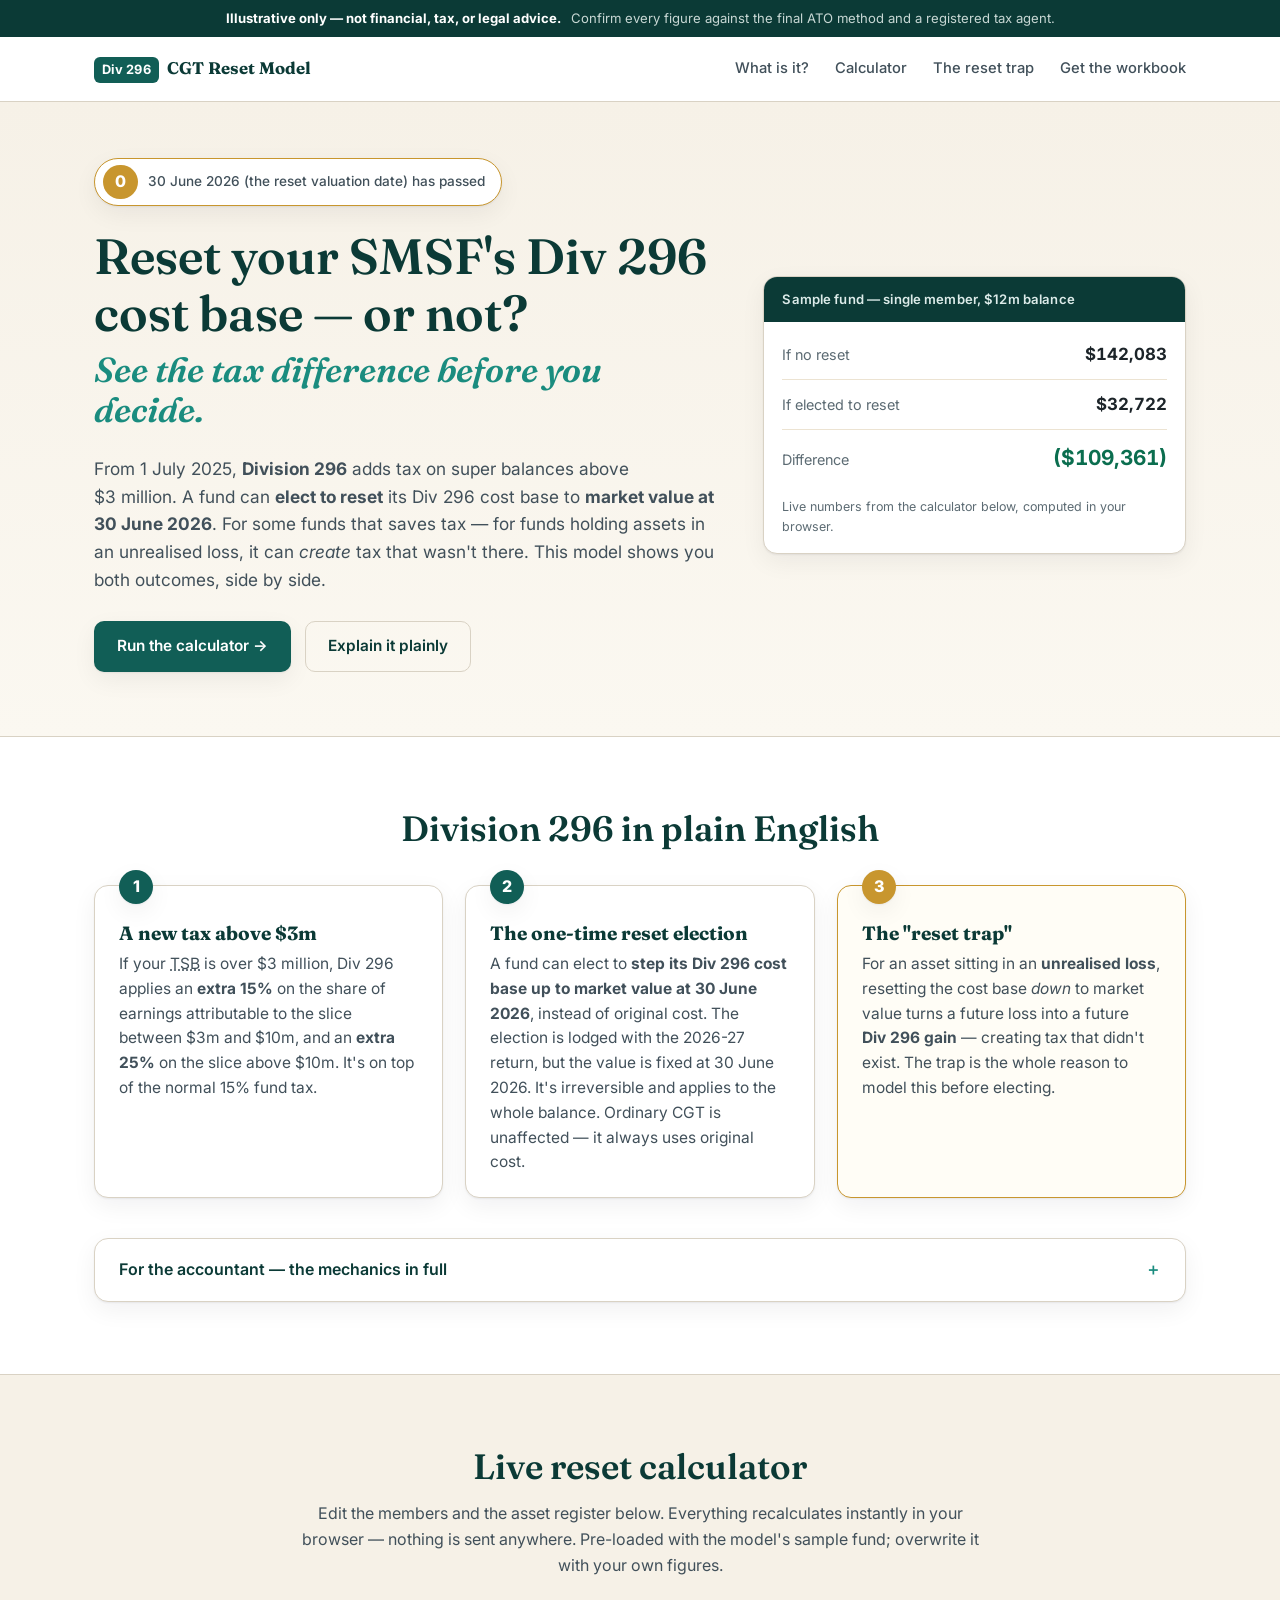
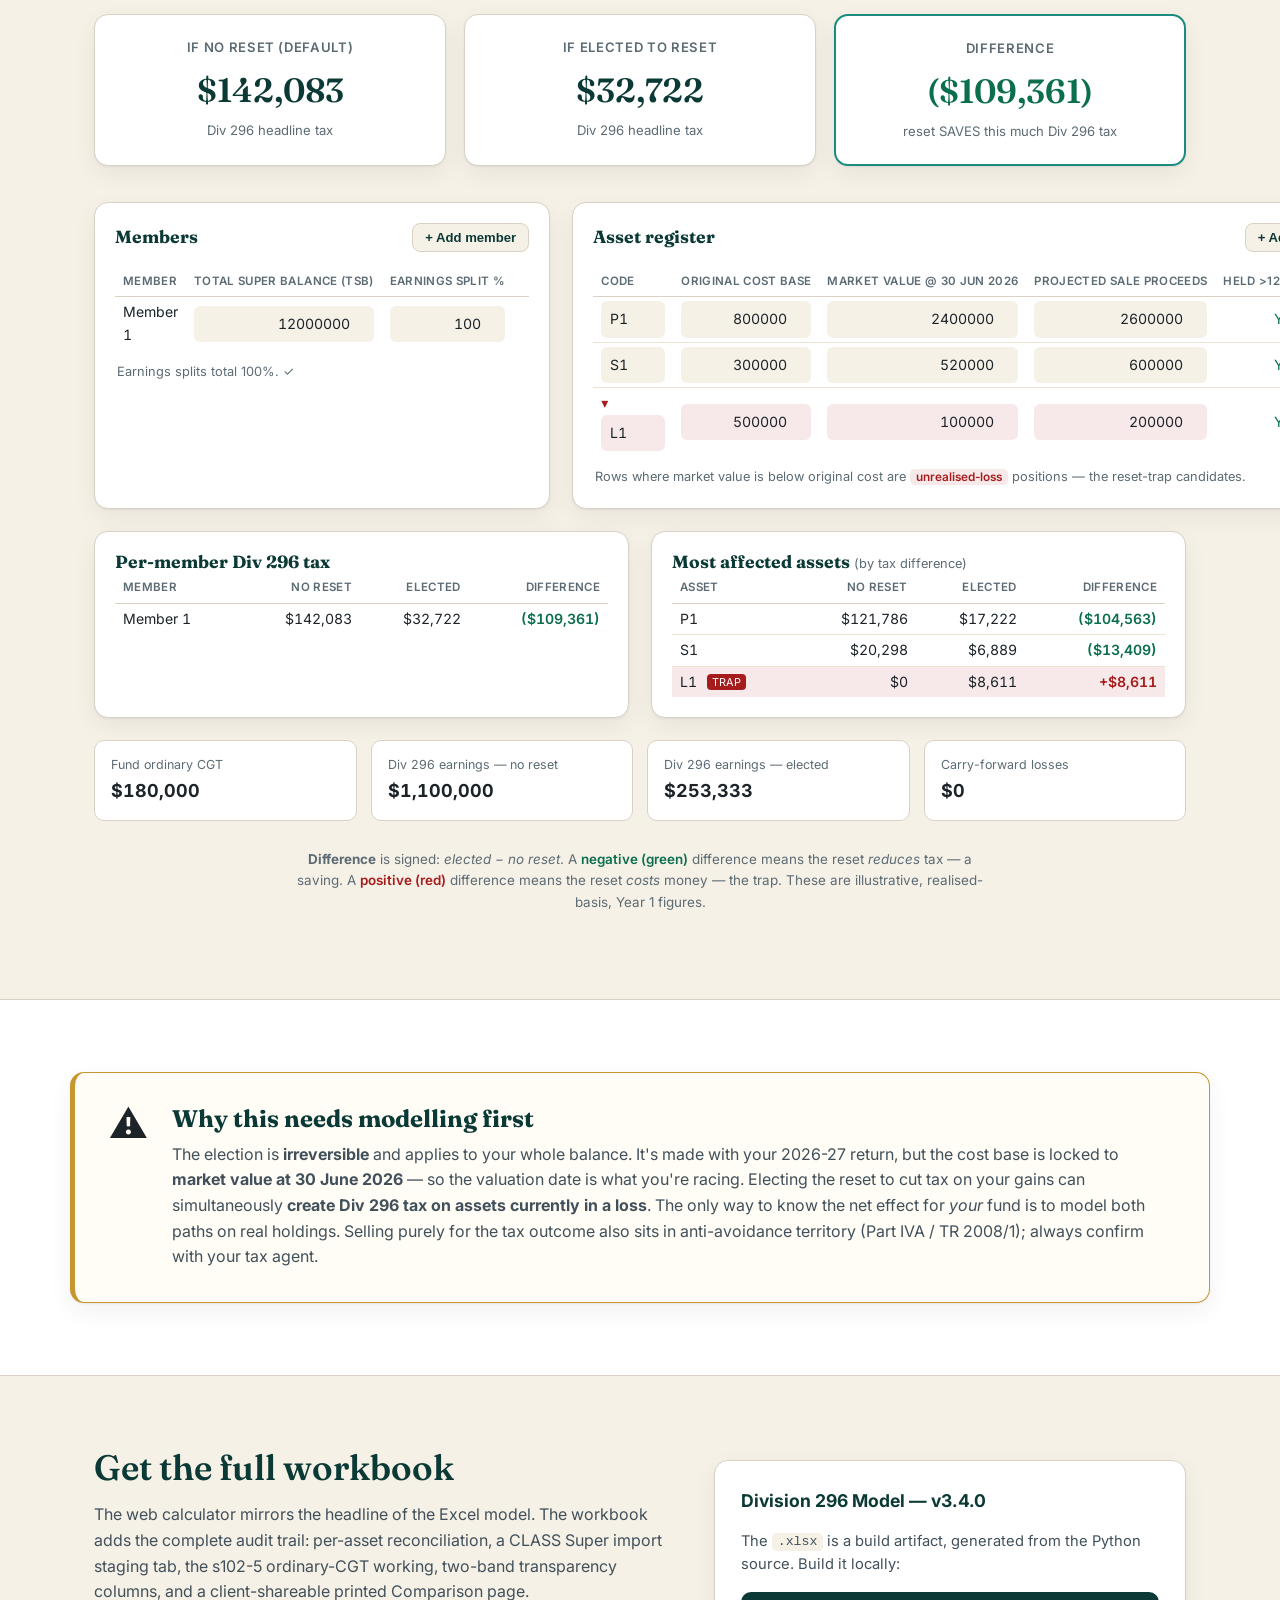
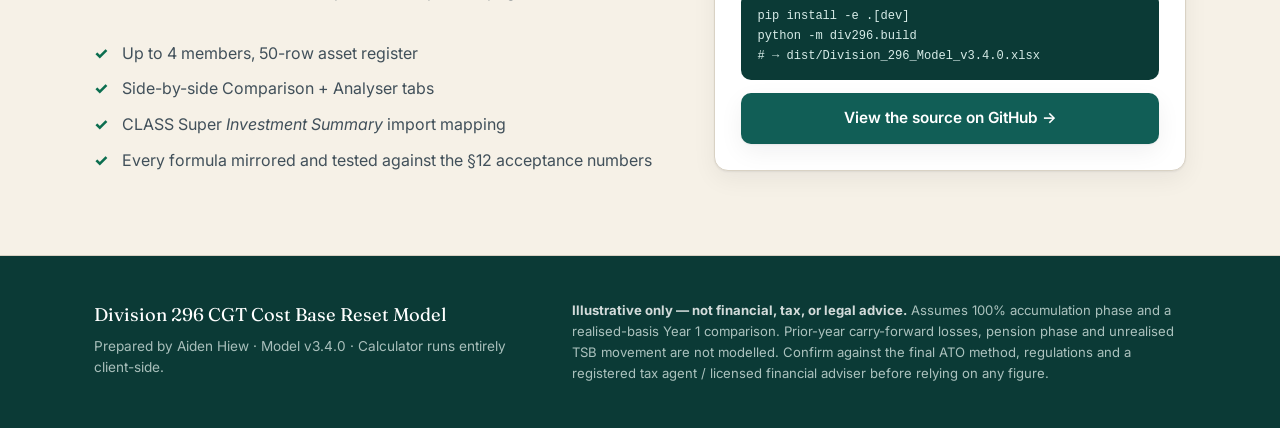
==== web/standalone/div296-reset-calculator.html @ 45dbc278 "Align all copy with valuation-date framing (not an election deadline) Remove the remaining "before 3" ====
<!DOCTYPE html>
<html lang="en-AU">
  <head>
    <meta charset="UTF-8" />
    <meta name="viewport" content="width=device-width, initial-scale=1.0" />
    <title>Division 296 CGT Reset — should your SMSF elect before 30 June 2026?</title>
    <meta
      name="description"
      content="Illustrative model for the Division 296 cost-base reset election. See, side by side, your SMSF's Div 296 tax if you reset the cost base to 30 June 2026 market value vs if you don't, before you lodge the election with your 2026-27 return."
    />
    <link rel="preconnect" href="https://fonts.googleapis.com" />
    <link rel="preconnect" href="https://fonts.gstatic.com" crossorigin />
    <link
      href="https://fonts.googleapis.com/css2?family=Inter:wght@400;500;600;700;800&family=Fraunces:opsz,wght@9..144,500;9..144,600&display=swap"
      rel="stylesheet"
    />
    <style>
/* Division 296 CGT Reset — site styles.
   Palette echoes the workbook: dark teal section titles, sand/slate/sage,
   gold accent, and the sign-colour convention (muted green saving / red cost). */

:root {
  --teal-900: #0b3a36;
  --teal-700: #115e56;
  --teal-500: #1a8c7f;
  --sand: #f6f1e7;
  --sand-deep: #ece3d2;
  --slate: #41505a;
  --ink: #1c2429;
  --muted: #5c6b73;
  --line: #d9d2c4;
  --gold: #c8962e;
  --green: #0b6e4f; /* saving — matches Analyser reset-impact convention */
  --red: #a61b1b; /* cost / trap */
  --green-bg: #e8f3ee;
  --red-bg: #f7e9e9;
  --white: #ffffff;
  --shadow: 0 1px 2px rgba(16, 24, 28, 0.06), 0 8px 24px rgba(16, 24, 28, 0.06);
  --radius: 14px;
  --maxw: 1140px;
}

* {
  box-sizing: border-box;
}

html {
  scroll-behavior: smooth;
}

body {
  margin: 0;
  font-family: "Inter", system-ui, -apple-system, Segoe UI, Roboto, sans-serif;
  color: var(--ink);
  background: var(--white);
  line-height: 1.6;
  -webkit-font-smoothing: antialiased;
}

.wrap {
  max-width: var(--maxw);
  margin: 0 auto;
  padding: 0 24px;
}

h1,
h2,
h3 {
  font-family: "Fraunces", Georgia, serif;
  line-height: 1.15;
  color: var(--teal-900);
  margin: 0 0 0.4em;
}

a {
  color: var(--teal-700);
  text-decoration: none;
}
a:hover {
  text-decoration: underline;
}

abbr {
  text-decoration-style: dotted;
  cursor: help;
}

code {
  font-family: ui-monospace, SFMono-Regular, Menlo, Consolas, monospace;
  font-size: 0.9em;
  background: var(--sand);
  padding: 0.1em 0.4em;
  border-radius: 5px;
}

/* ── Disclaimer bar ── */
.disclaimer-bar {
  background: var(--teal-900);
  color: #e9f3f0;
  font-size: 0.82rem;
  text-align: center;
  padding: 8px 16px;
}
.disclaimer-bar strong {
  color: var(--white);
}
.disclaimer-bar span {
  opacity: 0.85;
  margin-left: 6px;
}

/* ── Header ── */
.site-header {
  position: sticky;
  top: 0;
  z-index: 20;
  background: rgba(255, 255, 255, 0.92);
  backdrop-filter: blur(8px);
  border-bottom: 1px solid var(--line);
}
.header-inner {
  display: flex;
  align-items: center;
  justify-content: space-between;
  height: 64px;
}
.brand {
  display: flex;
  align-items: baseline;
  gap: 8px;
  color: var(--teal-900);
  font-weight: 700;
}
.brand:hover {
  text-decoration: none;
}
.brand-mark {
  background: var(--teal-700);
  color: var(--white);
  font-size: 0.8rem;
  padding: 3px 8px;
  border-radius: 6px;
  letter-spacing: 0.02em;
}
.brand-text {
  font-family: "Fraunces", serif;
  font-size: 1.05rem;
}
.nav {
  display: flex;
  gap: 26px;
  font-size: 0.92rem;
  font-weight: 500;
}
.nav a {
  color: var(--slate);
}
@media (max-width: 720px) {
  .nav {
    display: none;
  }
}

/* ── Hero ── */
.hero {
  background: linear-gradient(180deg, var(--sand) 0%, #fbf8f1 100%);
  border-bottom: 1px solid var(--line);
  padding: 56px 0 64px;
}
.hero-grid {
  display: grid;
  grid-template-columns: 1.25fr 0.85fr;
  gap: 48px;
  align-items: center;
}
@media (max-width: 880px) {
  .hero-grid {
    grid-template-columns: 1fr;
    gap: 32px;
  }
}
.countdown {
  display: inline-flex;
  align-items: center;
  gap: 10px;
  background: var(--white);
  border: 1px solid var(--gold);
  color: var(--slate);
  border-radius: 999px;
  padding: 6px 16px 6px 8px;
  font-size: 0.85rem;
  font-weight: 500;
  box-shadow: var(--shadow);
  margin-bottom: 22px;
}
.countdown-num {
  background: var(--gold);
  color: var(--white);
  font-weight: 800;
  font-size: 1rem;
  border-radius: 999px;
  padding: 4px 12px;
  min-width: 34px;
  text-align: center;
}
.hero-copy h1 {
  font-size: clamp(2rem, 4.4vw, 3.1rem);
  font-weight: 600;
  margin-bottom: 0.5em;
}
.hero-copy h1 em {
  display: block;
  color: var(--teal-500);
  font-style: italic;
  font-size: 0.7em;
  margin-top: 0.25em;
}
.lede {
  font-size: 1.08rem;
  color: var(--slate);
  max-width: 38em;
}
.hero-cta {
  display: flex;
  gap: 14px;
  margin-top: 28px;
  flex-wrap: wrap;
}

.btn {
  display: inline-block;
  font-weight: 600;
  font-size: 0.96rem;
  padding: 12px 22px;
  border-radius: 10px;
  border: 1.5px solid transparent;
  cursor: pointer;
  transition: transform 0.05s ease, box-shadow 0.15s ease, background 0.15s ease;
}
.btn:hover {
  text-decoration: none;
}
.btn:active {
  transform: translateY(1px);
}
.btn-primary {
  background: var(--teal-700);
  color: var(--white);
  box-shadow: var(--shadow);
}
.btn-primary:hover {
  background: var(--teal-900);
}
.btn-ghost {
  background: transparent;
  border-color: var(--line);
  color: var(--teal-900);
}
.btn-ghost:hover {
  border-color: var(--teal-500);
}
.btn-block {
  display: block;
  text-align: center;
  width: 100%;
}

/* Hero sample card */
.hero-card {
  background: var(--white);
  border: 1px solid var(--line);
  border-radius: var(--radius);
  box-shadow: var(--shadow);
  overflow: hidden;
}
.hero-card-head {
  background: var(--teal-900);
  color: #dcebe9;
  font-size: 0.82rem;
  font-weight: 600;
  padding: 12px 18px;
  letter-spacing: 0.01em;
}
.hero-card-rows {
  padding: 8px 18px;
}
.hero-row {
  display: flex;
  justify-content: space-between;
  align-items: baseline;
  padding: 11px 0;
  border-bottom: 1px solid var(--sand-deep);
}
.hero-row:last-child {
  border-bottom: 0;
}
.hero-row .k {
  color: var(--muted);
  font-size: 0.9rem;
}
.hero-row .v {
  font-weight: 700;
  font-variant-numeric: tabular-nums;
  font-size: 1.05rem;
}
.hero-row.headline .v {
  font-size: 1.3rem;
}
.hero-card-foot {
  font-size: 0.78rem;
  color: var(--muted);
  padding: 0 18px 16px;
  margin: 4px 0 0;
}

/* ── Sections ── */
.section {
  padding: 72px 0;
}
.section-alt {
  background: var(--sand);
  border-top: 1px solid var(--line);
  border-bottom: 1px solid var(--line);
}
.section-title {
  font-size: clamp(1.6rem, 3vw, 2.2rem);
  font-weight: 600;
  text-align: center;
}
.section-sub {
  text-align: center;
  color: var(--slate);
  max-width: 44em;
  margin: 0 auto 36px;
}

/* Explainer cards */
.explainer-grid {
  display: grid;
  grid-template-columns: repeat(3, 1fr);
  gap: 22px;
  margin-top: 36px;
}
@media (max-width: 820px) {
  .explainer-grid {
    grid-template-columns: 1fr;
  }
}
.card {
  position: relative;
  background: var(--white);
  border: 1px solid var(--line);
  border-radius: var(--radius);
  padding: 28px 24px 22px;
  box-shadow: var(--shadow);
}
.card-num {
  position: absolute;
  top: -16px;
  left: 24px;
  width: 34px;
  height: 34px;
  border-radius: 50%;
  background: var(--teal-700);
  color: var(--white);
  font-weight: 800;
  display: grid;
  place-items: center;
  box-shadow: var(--shadow);
}
.card h3 {
  margin-top: 8px;
  font-size: 1.2rem;
}
.card p {
  color: var(--slate);
  margin: 0;
  font-size: 0.97rem;
}
.card-warn {
  border-color: var(--gold);
  background: #fffdf6;
}
.card-warn .card-num {
  background: var(--gold);
}

.deep-dive {
  margin-top: 40px;
  background: var(--white);
  border: 1px solid var(--line);
  border-radius: var(--radius);
  box-shadow: var(--shadow);
  overflow: hidden;
}
.deep-dive summary {
  cursor: pointer;
  padding: 18px 24px;
  font-weight: 600;
  color: var(--teal-900);
  list-style: none;
}
.deep-dive summary::after {
  content: "＋";
  float: right;
  color: var(--teal-500);
  font-weight: 700;
}
.deep-dive[open] summary::after {
  content: "－";
}
.deep-dive-body {
  padding: 0 24px 20px;
  border-top: 1px solid var(--sand-deep);
}
.deep-dive-body ul {
  margin: 16px 0 0;
  padding-left: 20px;
  color: var(--slate);
}
.deep-dive-body li {
  margin-bottom: 12px;
}

/* ── Calculator ── */
.result-cards {
  display: grid;
  grid-template-columns: repeat(3, 1fr);
  gap: 18px;
  margin: 8px 0 36px;
}
@media (max-width: 720px) {
  .result-cards {
    grid-template-columns: 1fr;
  }
}
.result-card {
  background: var(--white);
  border: 1px solid var(--line);
  border-radius: var(--radius);
  padding: 22px 24px;
  box-shadow: var(--shadow);
  text-align: center;
}
.result-card-diff {
  border-width: 2px;
  border-color: var(--teal-500);
}
.result-label {
  font-size: 0.82rem;
  font-weight: 600;
  text-transform: uppercase;
  letter-spacing: 0.05em;
  color: var(--muted);
}
.result-value {
  font-family: "Fraunces", serif;
  font-size: 2.1rem;
  font-weight: 600;
  color: var(--teal-900);
  margin: 6px 0 2px;
  font-variant-numeric: tabular-nums;
}
.result-note {
  font-size: 0.82rem;
  color: var(--muted);
}
.result-value.neg {
  color: var(--green);
}
.result-value.pos {
  color: var(--red);
}

.calc-grid,
.breakdown-grid {
  display: grid;
  grid-template-columns: 0.85fr 1.15fr;
  gap: 22px;
}
.breakdown-grid {
  grid-template-columns: 1fr 1fr;
  margin-top: 22px;
}
@media (max-width: 920px) {
  .calc-grid,
  .breakdown-grid {
    grid-template-columns: 1fr;
  }
}
.panel {
  background: var(--white);
  border: 1px solid var(--line);
  border-radius: var(--radius);
  padding: 20px;
  box-shadow: var(--shadow);
}
.panel h3 {
  font-size: 1.1rem;
  margin: 0;
}
.panel-head {
  display: flex;
  align-items: center;
  justify-content: space-between;
  margin-bottom: 14px;
}
.subtle {
  font-family: "Inter", sans-serif;
  font-weight: 400;
  font-size: 0.8rem;
  color: var(--muted);
}
.btn-mini {
  background: var(--sand);
  border: 1px solid var(--line);
  color: var(--teal-900);
  font-weight: 600;
  font-size: 0.82rem;
  padding: 6px 12px;
  border-radius: 8px;
  cursor: pointer;
}
.btn-mini:hover {
  background: var(--sand-deep);
}
.panel-hint {
  font-size: 0.8rem;
  color: var(--muted);
  margin: 12px 2px 0;
}

.table-scroll {
  overflow-x: auto;
}
.data-table {
  width: 100%;
  border-collapse: collapse;
  font-size: 0.88rem;
}
.data-table th {
  text-align: right;
  font-size: 0.72rem;
  text-transform: uppercase;
  letter-spacing: 0.03em;
  color: var(--muted);
  font-weight: 600;
  padding: 6px 8px;
  border-bottom: 1.5px solid var(--line);
  white-space: nowrap;
}
.data-table th:first-child {
  text-align: left;
}
.data-table td {
  padding: 4px 8px;
  border-bottom: 1px solid var(--sand-deep);
  text-align: right;
  font-variant-numeric: tabular-nums;
}
.data-table td:first-child {
  text-align: left;
}
.data-table tbody tr:last-child td {
  border-bottom: 0;
}
.data-table input[type="text"],
.data-table input[type="number"] {
  width: 100%;
  min-width: 72px;
  border: 1px solid transparent;
  background: var(--sand);
  border-radius: 6px;
  padding: 6px 8px;
  font: inherit;
  font-variant-numeric: tabular-nums;
  text-align: right;
  color: var(--ink);
}
.data-table input[type="text"] {
  text-align: left;
  min-width: 64px;
}
.data-table input:focus {
  outline: none;
  border-color: var(--teal-500);
  background: var(--white);
}
.data-table tr.loss-row input {
  background: var(--red-bg);
}
.data-table tr.loss-row td:first-child::before {
  content: "▾ ";
  color: var(--red);
}
.row-remove {
  background: none;
  border: none;
  color: var(--muted);
  cursor: pointer;
  font-size: 1.1rem;
  line-height: 1;
  padding: 2px 6px;
}
.row-remove:hover {
  color: var(--red);
}
.held-toggle {
  cursor: pointer;
  user-select: none;
}
.loss-chip {
  background: var(--red-bg);
  color: var(--red);
  border-radius: 5px;
  padding: 1px 6px;
  font-weight: 600;
  font-size: 0.92em;
}

/* per-member / impact tables — value colouring */
.val-neg {
  color: var(--green);
  font-weight: 600;
}
.val-pos {
  color: var(--red);
  font-weight: 600;
}
.trap-row td {
  background: var(--red-bg);
}
.trap-tag {
  font-size: 0.68rem;
  background: var(--red);
  color: var(--white);
  border-radius: 4px;
  padding: 1px 5px;
  margin-left: 6px;
  vertical-align: middle;
}

.fund-figures {
  display: grid;
  grid-template-columns: repeat(4, 1fr);
  gap: 14px;
  margin-top: 22px;
}
@media (max-width: 720px) {
  .fund-figures {
    grid-template-columns: 1fr 1fr;
  }
}
.fund-fig {
  background: var(--white);
  border: 1px solid var(--line);
  border-radius: 10px;
  padding: 14px 16px;
}
.fund-fig .k {
  font-size: 0.78rem;
  color: var(--muted);
}
.fund-fig .v {
  font-weight: 700;
  font-size: 1.12rem;
  font-variant-numeric: tabular-nums;
  margin-top: 2px;
}

.neg-inline {
  color: var(--green);
  font-weight: 600;
}
.pos-inline {
  color: var(--red);
  font-weight: 600;
}
.calc-foot {
  font-size: 0.84rem;
  color: var(--muted);
  margin-top: 28px;
  text-align: center;
  max-width: 52em;
  margin-left: auto;
  margin-right: auto;
}

/* ── Trap callout ── */
.trap-callout {
  display: grid;
  grid-template-columns: auto 1fr;
  gap: 24px;
  align-items: start;
  background: #fffdf6;
  border: 1px solid var(--gold);
  border-left: 5px solid var(--gold);
  border-radius: var(--radius);
  padding: 32px 34px;
  box-shadow: var(--shadow);
}
.trap-icon {
  font-size: 2.4rem;
  line-height: 1;
}
.trap-callout h2 {
  margin-top: 0;
}
.trap-callout p {
  color: var(--slate);
  margin: 0;
}

/* ── Download ── */
.download-grid {
  display: grid;
  grid-template-columns: 1.1fr 0.9fr;
  gap: 44px;
  align-items: center;
}
@media (max-width: 820px) {
  .download-grid {
    grid-template-columns: 1fr;
  }
}
.download-grid .section-title,
.download-grid .section-sub {
  text-align: left;
  margin-left: 0;
}
.feature-list {
  list-style: none;
  padding: 0;
  margin: 8px 0 0;
}
.feature-list li {
  padding-left: 28px;
  position: relative;
  margin-bottom: 10px;
  color: var(--slate);
}
.feature-list li::before {
  content: "✓";
  position: absolute;
  left: 0;
  color: var(--green);
  font-weight: 800;
}
.download-card {
  background: var(--white);
  border: 1px solid var(--line);
  border-radius: var(--radius);
  padding: 26px;
  box-shadow: var(--shadow);
}
.download-version {
  font-weight: 700;
  color: var(--teal-900);
  font-size: 1.1rem;
  margin-bottom: 10px;
}
.download-card p {
  font-size: 0.92rem;
  color: var(--slate);
}
.download-card pre {
  background: var(--teal-900);
  color: #d7ece8;
  padding: 14px 16px;
  border-radius: 10px;
  overflow-x: auto;
  font-size: 0.84rem;
  line-height: 1.5;
}
.download-card pre code {
  background: none;
  padding: 0;
  color: inherit;
}

/* ── Footer ── */
.site-footer {
  background: var(--teal-900);
  color: #cfe0dc;
  padding: 44px 0;
}
.footer-inner {
  display: grid;
  grid-template-columns: 1fr 1.4fr;
  gap: 40px;
}
@media (max-width: 760px) {
  .footer-inner {
    grid-template-columns: 1fr;
    gap: 20px;
  }
}
.footer-brand {
  font-family: "Fraunces", serif;
  font-size: 1.15rem;
  color: var(--white);
}
.footer-meta {
  font-size: 0.85rem;
  opacity: 0.8;
  margin: 6px 0 0;
}
.footer-disclaimer {
  font-size: 0.82rem;
  opacity: 0.82;
  margin: 0;
}
.footer-disclaimer strong {
  color: var(--white);
  opacity: 1;
}

</style>
  </head>
  <body>
    <!-- Persistent not-advice banner — mirrors the workbook's ILLUSTRATIVE header -->
    <div class="disclaimer-bar" role="note">
      <strong>Illustrative only — not financial, tax, or legal advice.</strong>
      <span>Confirm every figure against the final ATO method and a registered tax agent.</span>
    </div>

    <header class="site-header">
      <div class="wrap header-inner">
        <a class="brand" href="#top">
          <span class="brand-mark">Div&nbsp;296</span>
          <span class="brand-text">CGT Reset Model</span>
        </a>
        <nav class="nav">
          <a href="#explainer">What is it?</a>
          <a href="#calculator">Calculator</a>
          <a href="#trap">The reset trap</a>
          <a href="#download">Get the workbook</a>
        </nav>
      </div>
    </header>

    <main id="top">
      <!-- ───────────────────────── HERO ───────────────────────── -->
      <section class="hero">
        <div class="wrap hero-grid">
          <div class="hero-copy">
            <div class="countdown" id="countdown" aria-live="polite">
              <span class="countdown-num" id="countdown-days">—</span>
              <span class="countdown-label">days until 30 June 2026 (the reset valuation date)</span>
            </div>
            <h1>
              Reset your SMSF's Div&nbsp;296 cost base — or not?
              <em>See the tax difference before you decide.</em>
            </h1>
            <p class="lede">
              From 1 July 2025, <strong>Division 296</strong> adds tax on super balances above
              $3&nbsp;million. A fund can <strong>elect to reset</strong> its Div&nbsp;296 cost base
              to <strong>market value at 30 June 2026</strong>. For some funds that saves tax — for
              funds holding assets in an unrealised loss, it can <em>create</em> tax that wasn't
              there. This model shows you both outcomes, side by side.
            </p>
            <div class="hero-cta">
              <a class="btn btn-primary" href="#calculator">Run the calculator →</a>
              <a class="btn btn-ghost" href="#explainer">Explain it plainly</a>
            </div>
          </div>
          <aside class="hero-card" aria-label="Sample result">
            <div class="hero-card-head">Sample fund — single member, $12m balance</div>
            <div class="hero-card-rows" id="hero-sample">
              <!-- filled by app.js from the §12 sample register -->
            </div>
            <p class="hero-card-foot">
              Live numbers from the calculator below, computed in your browser.
            </p>
          </aside>
        </div>
      </section>

      <!-- ─────────────────────── EXPLAINER ─────────────────────── -->
      <section id="explainer" class="section">
        <div class="wrap">
          <h2 class="section-title">Division 296 in plain English</h2>
          <div class="explainer-grid">
            <article class="card">
              <div class="card-num">1</div>
              <h3>A new tax above $3m</h3>
              <p>
                If your <abbr title="Total Superannuation Balance">TSB</abbr> is over
                $3&nbsp;million, Div&nbsp;296 applies an <strong>extra 15%</strong> on the share of
                earnings attributable to the slice between $3m and $10m, and an
                <strong>extra 25%</strong> on the slice above $10m. It's on top of the normal 15%
                fund tax.
              </p>
            </article>
            <article class="card">
              <div class="card-num">2</div>
              <h3>The one-time reset election</h3>
              <p>
                A fund can elect to <strong>step its Div&nbsp;296 cost base up to market value at
                30 June 2026</strong>, instead of original cost. The election is lodged with the
                2026-27 return, but the value is fixed at 30 June 2026. It's irreversible and applies
                to the whole balance. Ordinary CGT is unaffected — it always uses original cost.
              </p>
            </article>
            <article class="card card-warn">
              <div class="card-num">3</div>
              <h3>The "reset trap"</h3>
              <p>
                For an asset sitting in an <strong>unrealised loss</strong>, resetting the cost base
                <em>down</em> to market value turns a future loss into a future
                <strong>Div&nbsp;296 gain</strong> — creating tax that didn't exist. The trap is the
                whole reason to model this before electing.
              </p>
            </article>
          </div>

          <details class="deep-dive">
            <summary>For the accountant — the mechanics in full</summary>
            <div class="deep-dive-body">
              <ul>
                <li>
                  <strong>Two-band tax.</strong> A member's tax =
                  <code>earnings × split × (band1 × 15% + band2 × 25%)</code>, where
                  <code>band1</code> is the proportion of TSB in the $3m–$10m slice and
                  <code>band2</code> the proportion above $10m. The $10m / +25% tier is enacted law
                  and always applies.
                </li>
                <li>
                  <strong>Intra-year netting (s102-5).</strong> Capital gains and losses net within
                  the income year at the fund level, for both ordinary CGT and Div&nbsp;296. Div&nbsp;296
                  fund earnings = <code>MAX(0, Σ adjusted gains)</code> — floored at zero.
                </li>
                <li>
                  <strong>1/3 CGT discount.</strong> Applies to assets held &gt; 12 months, to gains
                  only (never losses), on both the ordinary and Div&nbsp;296 sides.
                </li>
                <li>
                  <strong>Per-asset allocation.</strong> Each asset's Div&nbsp;296 tax is its share of
                  the headline, pro-rata by positive adjusted gain. Loss assets bear $0 — even when
                  they reduce the headline at fund level.
                </li>
                <li>
                  <strong>Not modelled:</strong> prior-year carry-forward losses, pension phase
                  (assumes 100% accumulation), and unrealised TSB movement under the no-reset path
                  (compares realised vs realised). See the workbook's Notes tab.
                </li>
              </ul>
            </div>
          </details>
        </div>
      </section>

      <!-- ─────────────────────── CALCULATOR ─────────────────────── -->
      <section id="calculator" class="section section-alt">
        <div class="wrap">
          <h2 class="section-title">Live reset calculator</h2>
          <p class="section-sub">
            Edit the members and the asset register below. Everything recalculates instantly in
            your browser — nothing is sent anywhere. Pre-loaded with the model's sample fund;
            overwrite it with your own figures.
          </p>

          <!-- Headline result cards -->
          <div class="result-cards" id="result-cards" aria-live="polite">
            <div class="result-card">
              <div class="result-label">If no reset (default)</div>
              <div class="result-value" id="rc-noreset">—</div>
              <div class="result-note">Div 296 headline tax</div>
            </div>
            <div class="result-card">
              <div class="result-label">If elected to reset</div>
              <div class="result-value" id="rc-elected">—</div>
              <div class="result-note">Div 296 headline tax</div>
            </div>
            <div class="result-card result-card-diff">
              <div class="result-label">Difference</div>
              <div class="result-value" id="rc-diff">—</div>
              <div class="result-note" id="rc-diff-note">elected − no reset</div>
            </div>
          </div>

          <div class="calc-grid">
            <!-- Members -->
            <div class="panel">
              <div class="panel-head">
                <h3>Members</h3>
                <button class="btn-mini" id="add-member" type="button">+ Add member</button>
              </div>
              <div class="table-scroll">
                <table class="data-table" id="members-table">
                  <thead>
                    <tr>
                      <th>Member</th>
                      <th>Total super balance (TSB)</th>
                      <th>Earnings split %</th>
                      <th aria-label="remove"></th>
                    </tr>
                  </thead>
                  <tbody id="members-body"></tbody>
                </table>
              </div>
              <p class="panel-hint" id="split-hint"></p>
            </div>

            <!-- Assets -->
            <div class="panel">
              <div class="panel-head">
                <h3>Asset register</h3>
                <button class="btn-mini" id="add-asset" type="button">+ Add asset</button>
              </div>
              <div class="table-scroll">
                <table class="data-table data-table-assets" id="assets-table">
                  <thead>
                    <tr>
                      <th>Code</th>
                      <th>Original cost base</th>
                      <th>Market value @ 30 Jun 2026</th>
                      <th>Projected sale proceeds</th>
                      <th title="Held more than 12 months — eligible for the 1/3 CGT discount">
                        Held&nbsp;&gt;12m?
                      </th>
                      <th aria-label="remove"></th>
                    </tr>
                  </thead>
                  <tbody id="assets-body"></tbody>
                </table>
              </div>
              <p class="panel-hint">
                Rows where market value is below original cost are
                <span class="loss-chip">unrealised-loss</span> positions — the reset-trap candidates.
              </p>
            </div>
          </div>

          <!-- Breakdown: per-member + most-affected assets -->
          <div class="breakdown-grid">
            <div class="panel">
              <h3>Per-member Div 296 tax</h3>
              <div class="table-scroll">
                <table class="data-table" id="permember-table">
                  <thead>
                    <tr>
                      <th>Member</th>
                      <th>No reset</th>
                      <th>Elected</th>
                      <th>Difference</th>
                    </tr>
                  </thead>
                  <tbody id="permember-body"></tbody>
                </table>
              </div>
            </div>
            <div class="panel">
              <h3>Most affected assets <span class="subtle">(by tax difference)</span></h3>
              <div class="table-scroll">
                <table class="data-table" id="asset-impact-table">
                  <thead>
                    <tr>
                      <th>Asset</th>
                      <th>No reset</th>
                      <th>Elected</th>
                      <th>Difference</th>
                    </tr>
                  </thead>
                  <tbody id="asset-impact-body"></tbody>
                </table>
              </div>
            </div>
          </div>

          <!-- Supporting fund-level figures -->
          <div class="fund-figures" id="fund-figures"></div>

          <p class="calc-foot">
            <strong>Difference</strong> is signed: <em>elected − no&nbsp;reset</em>. A
            <span class="neg-inline">negative (green)</span> difference means the reset
            <em>reduces</em> tax — a saving. A <span class="pos-inline">positive (red)</span>
            difference means the reset <em>costs</em> money — the trap. These are illustrative,
            realised-basis, Year&nbsp;1 figures.
          </p>
        </div>
      </section>

      <!-- ─────────────────────── TRAP CALLOUT ─────────────────────── -->
      <section id="trap" class="section">
        <div class="wrap trap-callout">
          <div class="trap-icon" aria-hidden="true">⚠</div>
          <div>
            <h2>Why this needs modelling first</h2>
            <p>
              The election is <strong>irreversible</strong> and applies to your whole balance. It's
              made with your 2026-27 return, but the cost base is locked to <strong>market value at
              30 June 2026</strong> — so the valuation date is what you're racing. Electing the reset
              to cut tax on your gains can simultaneously
              <strong>create Div&nbsp;296 tax on assets currently in a loss</strong>. The only way to
              know the net effect for <em>your</em> fund is to model both paths on real holdings.
              Selling purely for the tax outcome also sits in anti-avoidance territory
              (Part&nbsp;IVA / TR&nbsp;2008/1); always confirm with your tax agent.
            </p>
          </div>
        </div>
      </section>

      <!-- ─────────────────────── DOWNLOAD ─────────────────────── -->
      <section id="download" class="section section-alt">
        <div class="wrap download-grid">
          <div>
            <h2 class="section-title">Get the full workbook</h2>
            <p class="section-sub">
              The web calculator mirrors the headline of the Excel model. The workbook adds the
              complete audit trail: per-asset reconciliation, a CLASS Super import staging tab, the
              s102-5 ordinary-CGT working, two-band transparency columns, and a client-shareable
              printed Comparison page.
            </p>
            <ul class="feature-list">
              <li>Up to 4 members, 50-row asset register</li>
              <li>Side-by-side Comparison + Analyser tabs</li>
              <li>CLASS Super <em>Investment Summary</em> import mapping</li>
              <li>Every formula mirrored and tested against the §12 acceptance numbers</li>
            </ul>
          </div>
          <aside class="download-card">
            <div class="download-version" id="download-version">Division 296 Model — v3.4.0</div>
            <p>
              The <code>.xlsx</code> is a build artifact, generated from the Python source. Build it
              locally:
            </p>
            <pre><code>pip install -e .[dev]
python -m div296.build
# → dist/Division_296_Model_v3.4.0.xlsx</code></pre>
            <a
              class="btn btn-primary btn-block"
              href="https://github.com/aidenhiew/div296_cgt_reset"
              >View the source on GitHub →</a
            >
          </aside>
        </div>
      </section>
    </main>

    <footer class="site-footer">
      <div class="wrap footer-inner">
        <div>
          <div class="footer-brand">Division 296 CGT Cost Base Reset Model</div>
          <p class="footer-meta">
            Prepared by Aiden Hiew · Model <span id="footer-version">v3.4.0</span> ·
            Calculator runs entirely client-side.
          </p>
        </div>
        <p class="footer-disclaimer">
          <strong>Illustrative only — not financial, tax, or legal advice.</strong> Assumes 100%
          accumulation phase and a realised-basis Year&nbsp;1 comparison. Prior-year carry-forward
          losses, pension phase and unrealised TSB movement are not modelled. Confirm against the
          final ATO method, regulations and a registered tax agent / licensed financial adviser
          before relying on any figure.
        </p>
      </div>
    </footer>

    <script>
// ==== calcs.js (engine) ====
/*
 * calcs.js — browser port of src/div296/calcs.py
 *
 * Pure functions, no DOM. This is a 1:1 mirror of the Python calc engine so
 * the website reproduces the exact §12 acceptance numbers the Excel workbook
 * and pytest suite assert. If calcs.py changes, change this in lockstep — the
 * Python module remains the source of truth (see README "Locked design
 * decisions"). tests/parity.test.js (run under node) pins the §12 numbers.
 *
 * Locked decisions mirrored here (see CONTEXT.md glossary + calcs.py docstring):
 *  - Ordinary CGT at fund level per s102-5 (losses to non-discount gains first,
 *    then 1/3 discount on remaining long-held portion).
 *  - Div 296 fund earnings = MAX(0, sum of adjusted gains) — intra-year netting,
 *    floored at zero.
 *  - Per-asset Div 296 tax = pro-rata of the member-attributed headline,
 *    positive-gain assets only (loss assets bear $0).
 *  - Pension phase NOT modelled (100% accumulation, 15% fund CGT rate).
 */

// ---- Assumptions: single source of truth (mirror of assumptions.py) ----
const ASSUMPTIONS = Object.freeze({
  rate_tier1: 0.15, // $3m–$10m band
  rate_tier2: 0.25, // above $10m
  threshold_1: 3_000_000,
  threshold_2: 10_000_000,
  indexation_increment_1: 150_000,
  indexation_increment_2: 500_000,
  discount_rate: 1.0 / 3.0, // 1/3 SMSF CGT discount
  fund_cgt_rate: 0.15,
  asset_register_rows: 50,
  member_count: 4,
});

/**
 * @typedef {Object} Asset
 * @property {string} code
 * @property {string} name
 * @property {number} quantity
 * @property {number} original_cost_base
 * @property {number} current_market_value
 * @property {number} market_value_30jun2026
 * @property {string} valuation_source
 * @property {number} projected_sale_proceeds
 * @property {boolean} held_over_12_months
 */

/**
 * @typedef {Object} Member
 * @property {number} tsb
 * @property {number} split_pct   0.0–1.0
 */

// ---- per-asset gain calculations -----------------------------------------

function applyDiscount(rawGain, asset, discountRate) {
  // Discount applies to gains only, never to losses; iff held > 12 months.
  if (rawGain <= 0) return rawGain;
  if (asset.held_over_12_months) return rawGain * (1 - discountRate);
  return rawGain;
}

function ordinaryRawGain(asset) {
  return asset.projected_sale_proceeds - asset.original_cost_base;
}

function ordinaryTaxableGain(asset, discountRate) {
  return applyDiscount(ordinaryRawGain(asset), asset, discountRate);
}

function div296CostBase(asset, resetOn) {
  return resetOn ? asset.market_value_30jun2026 : asset.original_cost_base;
}

function div296RawGain(asset, resetOn) {
  return asset.projected_sale_proceeds - div296CostBase(asset, resetOn);
}

function div296AdjustedGain(asset, resetOn, discountRate) {
  return applyDiscount(div296RawGain(asset, resetOn), asset, discountRate);
}

// ---- per-asset ordinary CGT — STANDALONE DIAGNOSTIC VIEW ONLY ------------

function ordinaryCgt(asset, discountRate, fundCgtRate) {
  return Math.max(0, ordinaryTaxableGain(asset, discountRate)) * fundCgtRate;
}

function carryForwardLoss(asset) {
  return Math.max(0, -ordinaryRawGain(asset));
}

// ---- fund-level ordinary CGT (s102-5 method statement) ------------------

function ordinaryCgtFund(assets, discountRate, fundCgtRate) {
  const discountGains = assets
    .filter((a) => a.held_over_12_months)
    .reduce((s, a) => s + Math.max(0, ordinaryRawGain(a)), 0);
  const nondiscountGains = assets
    .filter((a) => !a.held_over_12_months)
    .reduce((s, a) => s + Math.max(0, ordinaryRawGain(a)), 0);
  const grossLosses = assets.reduce(
    (s, a) => s + Math.max(0, -ordinaryRawGain(a)),
    0
  );

  // Apply losses to non-discount gains first (taxpayer-favourable).
  const ndAfter = Math.max(0, nondiscountGains - grossLosses);
  const lossesRemaining = Math.max(0, grossLosses - nondiscountGains);
  const dAfter = Math.max(0, discountGains - lossesRemaining);

  const netTaxable = ndAfter + dAfter * (1 - discountRate);
  return netTaxable * fundCgtRate;
}

function carryForwardLossFund(assets) {
  const grossGains = assets.reduce(
    (s, a) => s + Math.max(0, ordinaryRawGain(a)),
    0
  );
  const grossLosses = assets.reduce(
    (s, a) => s + Math.max(0, -ordinaryRawGain(a)),
    0
  );
  return Math.max(0, grossLosses - grossGains);
}

// ---- Div 296 fund earnings (intra-year netting, fund-level floor) --------

function div296FundEarnings(assets, resetOn, discountRate) {
  return Math.max(
    0,
    assets.reduce((s, a) => s + div296AdjustedGain(a, resetOn, discountRate), 0)
  );
}

// ---- per-member Div 296 tax ---------------------------------------------

function div296TaxForMember(
  earnings,
  member,
  threshold1,
  threshold2,
  rateTier1,
  rateTier2
) {
  const e = earnings * member.split_pct;
  if (e <= 0 || member.tsb <= 0) return 0;
  const band1 =
    Math.max(0, Math.min(member.tsb, threshold2) - threshold1) / member.tsb;
  const band2 = Math.max(0, member.tsb - threshold2) / member.tsb;
  return e * band1 * rateTier1 + e * band2 * rateTier2;
}

function div296HeadlineTax(
  assets,
  members,
  resetOn,
  discountRate,
  threshold1,
  threshold2,
  rateTier1,
  rateTier2
) {
  const earnings = div296FundEarnings(assets, resetOn, discountRate);
  return members.reduce(
    (s, m) =>
      s +
      div296TaxForMember(
        earnings,
        m,
        threshold1,
        threshold2,
        rateTier1,
        rateTier2
      ),
    0
  );
}

// ---- per-asset Div 296 tax — pro-rata of headline -----------------------

function perAssetDiv296Tax(
  asset,
  allAssets,
  headlineTax,
  resetOn,
  discountRate
) {
  const myGain = Math.max(0, div296AdjustedGain(asset, resetOn, discountRate));
  const total = allAssets.reduce(
    (s, a) => s + Math.max(0, div296AdjustedGain(a, resetOn, discountRate)),
    0
  );
  if (total <= 0) return 0;
  return (myGain / total) * headlineTax;
}

// ---- per-member band helpers (for transparency display) -----------------

function memberBands(member, threshold1, threshold2) {
  if (member.tsb <= 0) return { band1: 0, band2: 0 };
  const band1 =
    Math.max(0, Math.min(member.tsb, threshold2) - threshold1) / member.tsb;
  const band2 = Math.max(0, member.tsb - threshold2) / member.tsb;
  return { band1, band2 };
}

// ---- §12 canonical sample register (mirror of tests/test_calcs.py) ------

const SAMPLE_REGISTER = [
  {
    code: "P1",
    name: "Commercial property",
    quantity: 1,
    original_cost_base: 800_000,
    current_market_value: 2_400_000,
    market_value_30jun2026: 2_400_000,
    valuation_source: "Independent val, 30/06/26",
    projected_sale_proceeds: 2_600_000,
    held_over_12_months: true,
  },
  {
    code: "S1",
    name: "Listed shares parcel",
    quantity: 5_000,
    original_cost_base: 300_000,
    current_market_value: 520_000,
    market_value_30jun2026: 520_000,
    valuation_source: "ASX close 30/06/26",
    projected_sale_proceeds: 600_000,
    held_over_12_months: true,
  },
  {
    code: "L1",
    name: "Loss-making holding",
    quantity: 2_000,
    original_cost_base: 500_000,
    current_market_value: 100_000,
    market_value_30jun2026: 100_000,
    valuation_source: "Independent val, 30/06/26",
    projected_sale_proceeds: 200_000,
    held_over_12_months: true,
  },
];

const SAMPLE_MEMBERS = [{ tsb: 12_000_000, split_pct: 1.0 }];

/**
 * Compute the full comparison both ways. Returns the headline figures plus
 * per-member and per-asset breakdowns for both scenarios. Difference is signed
 * (elected − no-reset) per the CONTEXT.md glossary convention.
 */
function computeComparison(assets, members, a = ASSUMPTIONS) {
  const scenario = (resetOn) => {
    const earnings = div296FundEarnings(assets, resetOn, a.discount_rate);
    const headline = div296HeadlineTax(
      assets,
      members,
      resetOn,
      a.discount_rate,
      a.threshold_1,
      a.threshold_2,
      a.rate_tier1,
      a.rate_tier2
    );
    const ordCgt = ordinaryCgtFund(assets, a.discount_rate, a.fund_cgt_rate);
    const perMember = members.map((m) => ({
      member: m,
      tax: div296TaxForMember(
        earnings,
        m,
        a.threshold_1,
        a.threshold_2,
        a.rate_tier1,
        a.rate_tier2
      ),
      ...memberBands(m, a.threshold_1, a.threshold_2),
    }));
    const perAsset = assets.map((as) => ({
      asset: as,
      adjustedGain: div296AdjustedGain(as, resetOn, a.discount_rate),
      tax: perAssetDiv296Tax(as, assets, headline, resetOn, a.discount_rate),
    }));
    return { earnings, headline, ordCgt, perMember, perAsset };
  };

  const noReset = scenario(false);
  const elected = scenario(true);

  // Per-asset signed difference (elected − no-reset) for the "top affected" panel.
  const perAssetDiff = assets.map((as, i) => ({
    asset: as,
    noResetTax: noReset.perAsset[i].tax,
    electedTax: elected.perAsset[i].tax,
    difference: elected.perAsset[i].tax - noReset.perAsset[i].tax,
    // "reset trap": an asset in unrealised loss whose reset CREATES a Div 296 gain
    trap:
      as.current_market_value < as.original_cost_base &&
      elected.perAsset[i].adjustedGain > 0,
  }));

  return {
    assumptions: a,
    noReset,
    elected,
    perAssetDiff,
    headlineDifference: elected.headline - noReset.headline,
    carryForward: carryForwardLossFund(assets),
  };
}


// ==== app.js (ui) ====
/*
 * app.js — UI for the Division 296 reset calculator.
 * State -> render. All calc lives in calcs.js (the verified engine).
 */

// ── config ──
// 30 Jun 2026 is the reset VALUATION date (market value used for the reset
// cost base), not the election deadline — the election is made with the
// 2026-27 return. The countdown just marks days to this valuation date.
const VALUATION_DATE = new Date("2026-06-30T23:59:59+10:00"); // AEST
const VERSION = "v3.4.0";

// ── editable state (deep copies of the sample so the originals stay pristine) ──
const state = {
  members: SAMPLE_MEMBERS.map((m) => ({ ...m })),
  assets: SAMPLE_REGISTER.map((a) => ({ ...a })),
};

// ── formatting helpers ──
const fmtMoney = (n) =>
  (n < 0 ? "(" : "") +
  "$" +
  Math.abs(Math.round(n)).toLocaleString("en-AU") +
  (n < 0 ? ")" : "");

const fmtSigned = (n) => (n > 0 ? "+" : "") + fmtMoney(n);

const fmtPct = (n) => (n * 100).toFixed(n * 100 % 1 === 0 ? 0 : 1) + "%";

const signClass = (n) => (n < 0 ? "neg" : n > 0 ? "pos" : "");
const valSignClass = (n) => (n < -0.5 ? "val-neg" : n > 0.5 ? "val-pos" : "");

const el = (id) => document.getElementById(id);

// ─────────────────────────── countdown ───────────────────────────
function renderCountdown() {
  const now = new Date();
  const ms = VALUATION_DATE - now;
  const days = Math.max(0, Math.ceil(ms / 86_400_000));
  const node = el("countdown-days");
  if (ms <= 0) {
    node.textContent = "0";
    el("countdown").querySelector(".countdown-label").textContent =
      "30 June 2026 (the reset valuation date) has passed";
  } else {
    node.textContent = days;
  }
}

// ─────────────────────────── input builders ───────────────────────────
function numInput(value, onInput, attrs = "") {
  const inp = document.createElement("input");
  inp.type = "number";
  inp.value = value;
  inp.setAttribute("inputmode", "decimal");
  if (attrs) inp.setAttribute(...attrs.split("="));
  inp.addEventListener("input", (e) => {
    onInput(parseFloat(e.target.value) || 0);
    render();
  });
  return inp;
}

function textInput(value, onInput) {
  const inp = document.createElement("input");
  inp.type = "text";
  inp.value = value;
  inp.addEventListener("input", (e) => {
    onInput(e.target.value);
  });
  return inp;
}

function removeBtn(onClick) {
  const b = document.createElement("button");
  b.className = "row-remove";
  b.type = "button";
  b.title = "Remove row";
  b.textContent = "×";
  b.addEventListener("click", () => {
    onClick();
    render();
  });
  return b;
}

function cell(child) {
  const td = document.createElement("td");
  if (child instanceof Node) td.appendChild(child);
  else td.textContent = child;
  return td;
}

// ─────────────────────────── members table ───────────────────────────
function renderMembers() {
  const body = el("members-body");
  body.innerHTML = "";
  state.members.forEach((m, i) => {
    const tr = document.createElement("tr");
    tr.appendChild(cell(`Member ${i + 1}`));
    tr.appendChild(cell(numInput(m.tsb, (v) => (m.tsb = v))));
    tr.appendChild(
      cell(
        numInput(
          +(m.split_pct * 100).toFixed(4),
          (v) => (m.split_pct = v / 100)
        )
      )
    );
    tr.appendChild(
      cell(
        state.members.length > 1
          ? removeBtn(() => state.members.splice(i, 1))
          : ""
      )
    );
    body.appendChild(tr);
  });

  // split sanity hint
  const sum = state.members.reduce((s, m) => s + m.split_pct, 0);
  const hint = el("split-hint");
  if (Math.abs(sum - 1) > 0.005) {
    hint.innerHTML = `⚠ Earnings splits sum to <strong>${fmtPct(
      sum
    )}</strong> — they normally total 100%.`;
    hint.style.color = "var(--red)";
  } else {
    hint.textContent = "Earnings splits total 100%. ✓";
    hint.style.color = "var(--muted)";
  }
}

// ─────────────────────────── assets table ───────────────────────────
function renderAssets() {
  const body = el("assets-body");
  body.innerHTML = "";
  state.assets.forEach((a, i) => {
    const tr = document.createElement("tr");
    const isLoss = a.current_market_value < a.original_cost_base;
    if (isLoss) tr.classList.add("loss-row");

    tr.appendChild(cell(textInput(a.code, (v) => (a.code = v))));
    tr.appendChild(
      cell(numInput(a.original_cost_base, (v) => (a.original_cost_base = v)))
    );
    // MV @ 30 Jun drives both the reset cost base and the loss flag here.
    tr.appendChild(
      cell(
        numInput(a.market_value_30jun2026, (v) => {
          a.market_value_30jun2026 = v;
          a.current_market_value = v; // keep loss-flag in step with MV input
        })
      )
    );
    tr.appendChild(
      cell(
        numInput(
          a.projected_sale_proceeds,
          (v) => (a.projected_sale_proceeds = v)
        )
      )
    );

    // held > 12m toggle
    const toggle = document.createElement("span");
    toggle.className = "held-toggle";
    toggle.textContent = a.held_over_12_months ? "Yes" : "No";
    toggle.style.color = a.held_over_12_months ? "var(--green)" : "var(--muted)";
    toggle.addEventListener("click", () => {
      a.held_over_12_months = !a.held_over_12_months;
      render();
    });
    tr.appendChild(cell(toggle));

    tr.appendChild(
      cell(
        state.assets.length > 1
          ? removeBtn(() => state.assets.splice(i, 1))
          : ""
      )
    );
    body.appendChild(tr);
  });
}

// ─────────────────────────── results ───────────────────────────
function renderResults() {
  const cmp = computeComparison(state.assets, state.members, ASSUMPTIONS);

  // headline cards
  el("rc-noreset").textContent = fmtMoney(cmp.noReset.headline);
  el("rc-elected").textContent = fmtMoney(cmp.elected.headline);
  const diffNode = el("rc-diff");
  diffNode.textContent = fmtSigned(cmp.headlineDifference);
  diffNode.className = "result-value " + signClass(cmp.headlineDifference);
  el("rc-diff-note").textContent =
    cmp.headlineDifference < 0
      ? "reset SAVES this much Div 296 tax"
      : cmp.headlineDifference > 0
      ? "reset COSTS this much extra"
      : "no difference";

  // hero sample card (always shows the live numbers from current state)
  const hero = el("hero-sample");
  hero.innerHTML = `
    <div class="hero-row"><span class="k">If no reset</span><span class="v">${fmtMoney(
      cmp.noReset.headline
    )}</span></div>
    <div class="hero-row"><span class="k">If elected to reset</span><span class="v">${fmtMoney(
      cmp.elected.headline
    )}</span></div>
    <div class="hero-row headline"><span class="k">Difference</span><span class="v ${valSignClass(
      cmp.headlineDifference
    )}">${fmtSigned(cmp.headlineDifference)}</span></div>`;

  // per-member breakdown
  const pmBody = el("permember-body");
  pmBody.innerHTML = "";
  state.members.forEach((m, i) => {
    const no = cmp.noReset.perMember[i].tax;
    const el2 = cmp.elected.perMember[i].tax;
    const d = el2 - no;
    const tr = document.createElement("tr");
    tr.innerHTML = `<td>Member ${i + 1}</td>
      <td>${fmtMoney(no)}</td>
      <td>${fmtMoney(el2)}</td>
      <td class="${valSignClass(d)}">${fmtSigned(d)}</td>`;
    pmBody.appendChild(tr);
  });

  // most-affected assets (sorted by |difference| desc, top 10)
  const impactBody = el("asset-impact-body");
  impactBody.innerHTML = "";
  [...cmp.perAssetDiff]
    .sort((x, y) => Math.abs(y.difference) - Math.abs(x.difference))
    .slice(0, 10)
    .forEach((row) => {
      const tr = document.createElement("tr");
      if (row.trap) tr.classList.add("trap-row");
      const label =
        (row.asset.code || "—") +
        (row.trap ? ' <span class="trap-tag">TRAP</span>' : "");
      tr.innerHTML = `<td>${label}</td>
        <td>${fmtMoney(row.noResetTax)}</td>
        <td>${fmtMoney(row.electedTax)}</td>
        <td class="${valSignClass(row.difference)}">${fmtSigned(
        row.difference
      )}</td>`;
      impactBody.appendChild(tr);
    });

  // fund-level supporting figures
  el("fund-figures").innerHTML = `
    ${fundFig("Fund ordinary CGT", fmtMoney(cmp.noReset.ordCgt))}
    ${fundFig("Div 296 earnings — no reset", fmtMoney(cmp.noReset.earnings))}
    ${fundFig("Div 296 earnings — elected", fmtMoney(cmp.elected.earnings))}
    ${fundFig("Carry-forward losses", fmtMoney(cmp.carryForward))}`;
}

function fundFig(k, v) {
  return `<div class="fund-fig"><div class="k">${k}</div><div class="v">${v}</div></div>`;
}

// ─────────────────────────── orchestration ───────────────────────────
function render() {
  renderMembers();
  renderAssets();
  renderResults();
}

// ── static chrome ──
function initChrome() {
  renderCountdown();
  el("download-version").textContent = `Division 296 Model — ${VERSION}`;
  el("footer-version").textContent = VERSION;

  el("add-member").addEventListener("click", () => {
    state.members.push({ tsb: 0, split_pct: 0 });
    render();
  });
  el("add-asset").addEventListener("click", () => {
    state.assets.push({
      code: "NEW",
      name: "New asset",
      quantity: 1,
      original_cost_base: 0,
      current_market_value: 0,
      market_value_30jun2026: 0,
      valuation_source: "",
      projected_sale_proceeds: 0,
      held_over_12_months: true,
    });
    render();
  });
}

initChrome();
render();

</script>
  </body>
</html>
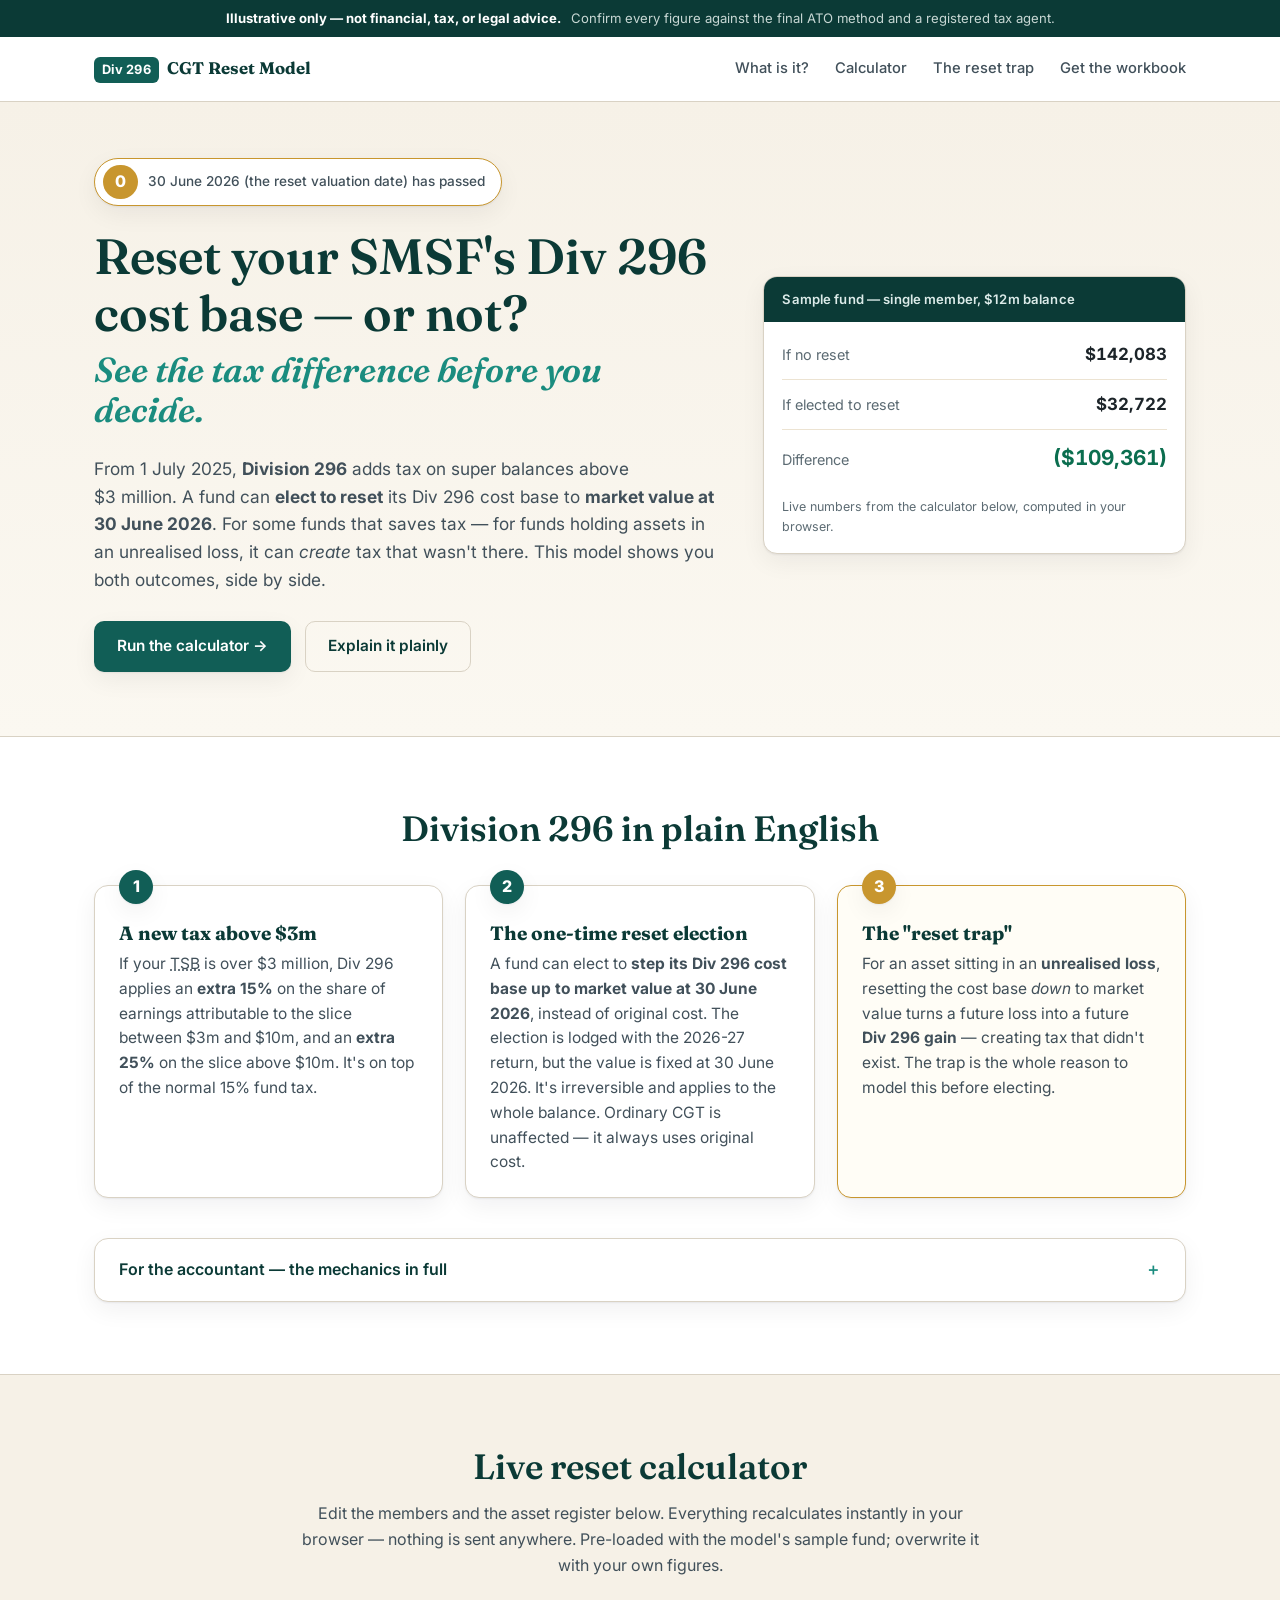
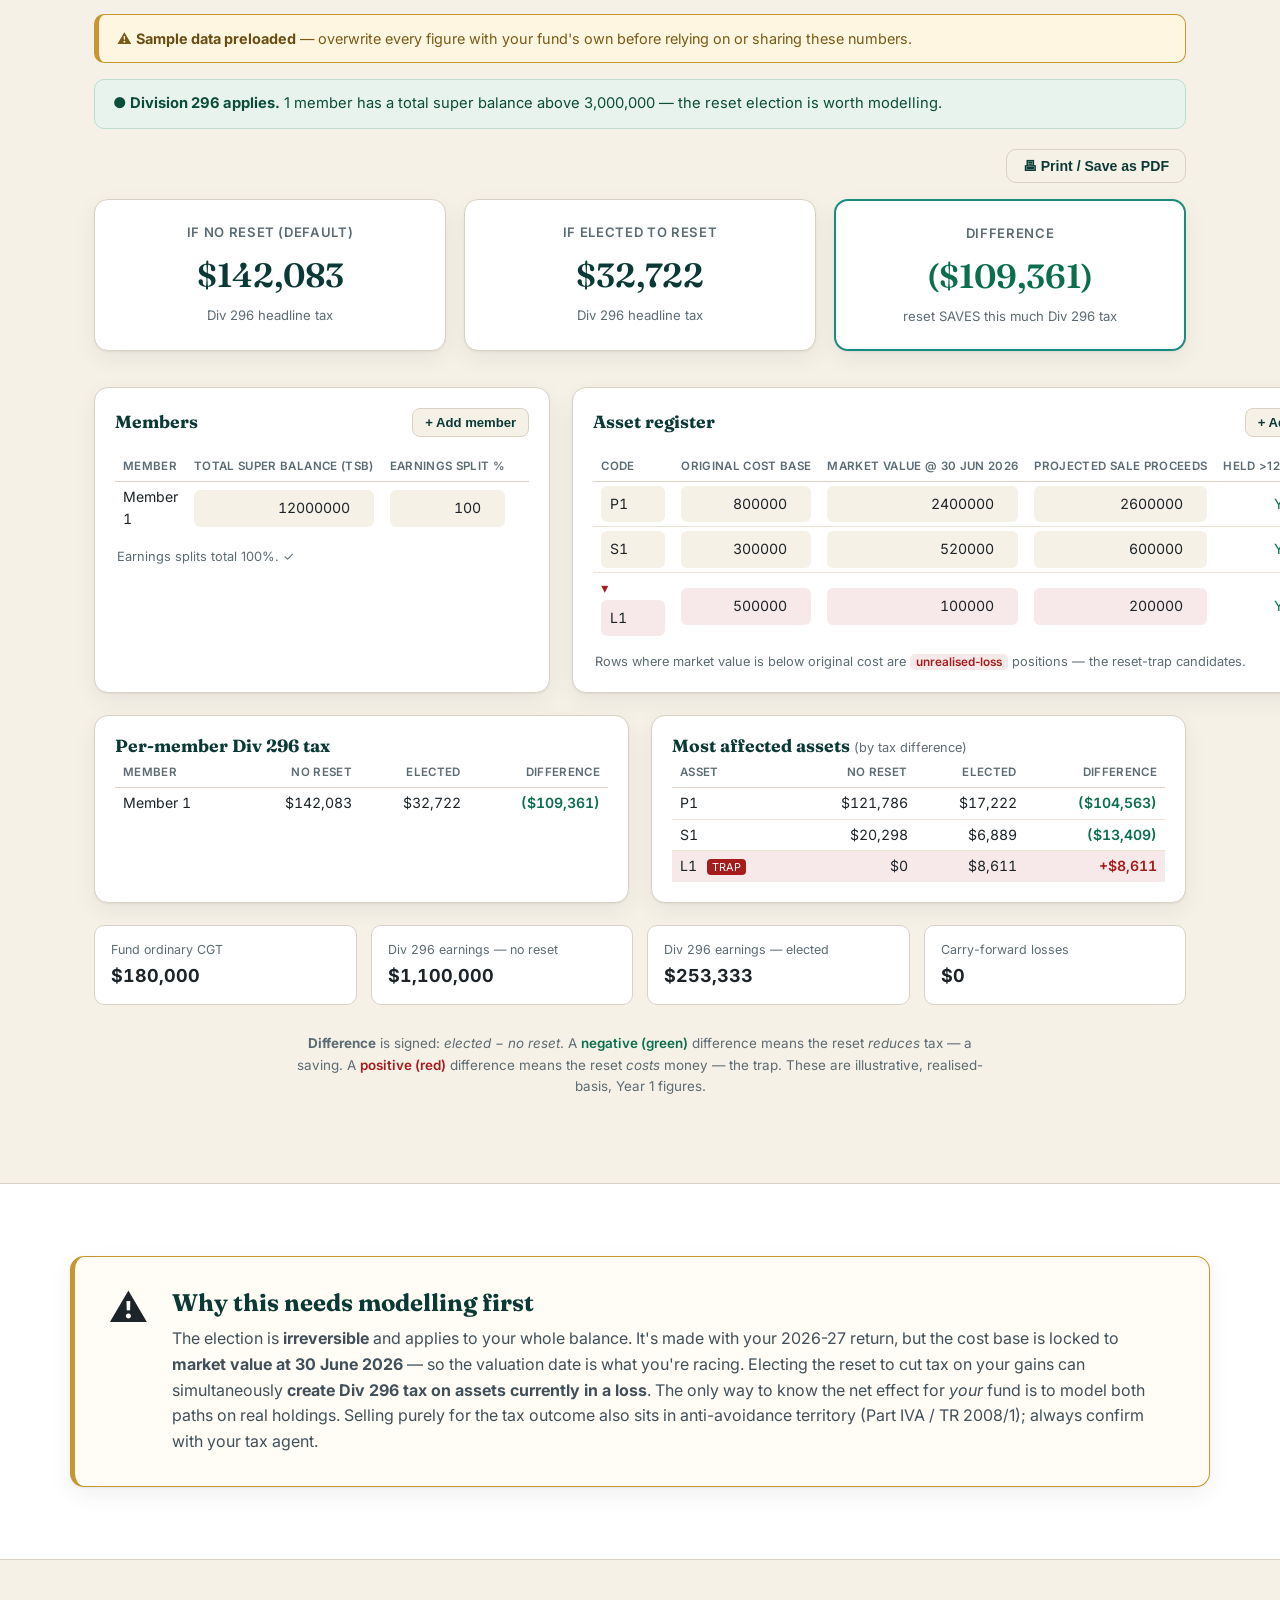
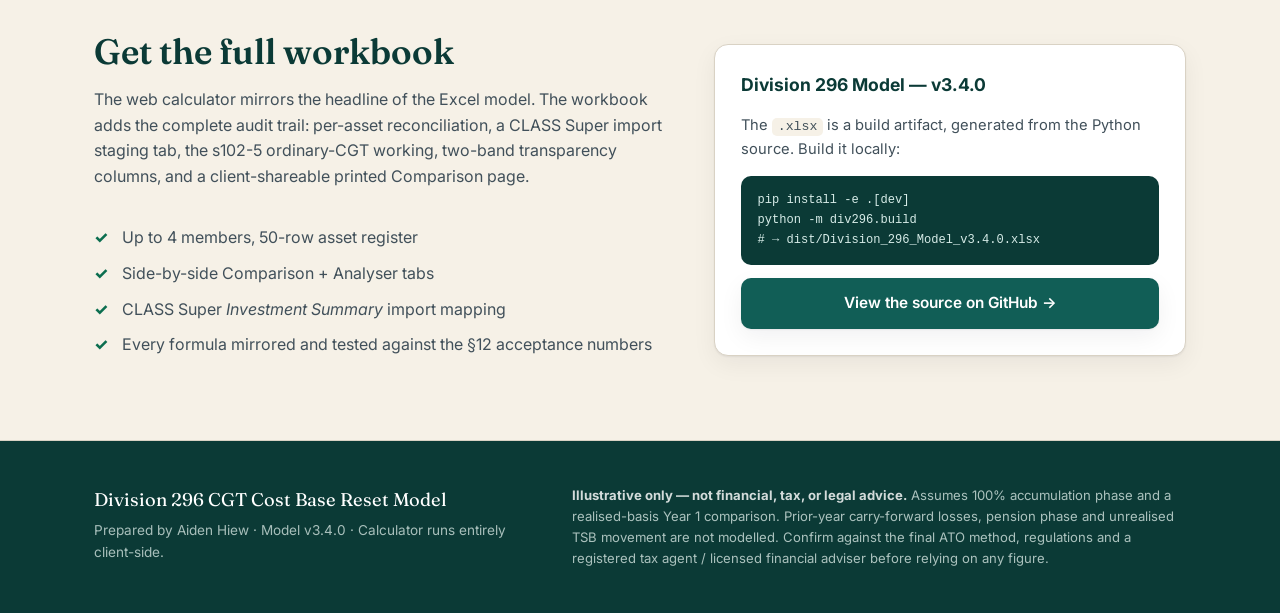
==== commit 376a8d80: "Calculator: applicability gate, sample-data badge, print tearsheet Three refinements that mirror the" ====
--- a/web/standalone/div296-reset-calculator.html
+++ b/web/standalone/div296-reset-calculator.html
@@ -3,7 +3,7 @@
   <head>
     <meta charset="UTF-8" />
     <meta name="viewport" content="width=device-width, initial-scale=1.0" />
-    <title>Division 296 CGT Reset — should your SMSF elect before 30 June 2026?</title>
+    <title>Division 296 CGT Reset — should your SMSF reset its cost base?</title>
     <meta
       name="description"
       content="Illustrative model for the Division 296 cost-base reset election. See, side by side, your SMSF's Div 296 tax if you reset the cost base to 30 June 2026 market value vs if you don't, before you lodge the election with your 2026-27 return."
@@ -422,7 +422,74 @@
   margin-bottom: 12px;
 }
 
-/* ── Calculator ── */
+/* ── Calculator: badge, gate, actions ── */
+.sample-badge {
+  background: #fff6e2;
+  border: 1px solid var(--gold);
+  border-left: 5px solid var(--gold);
+  border-radius: 10px;
+  padding: 12px 18px;
+  font-size: 0.9rem;
+  color: #7a5a14;
+  margin-bottom: 16px;
+}
+.sample-badge strong {
+  color: #6a4d10;
+}
+
+.applies-banner {
+  border-radius: 10px;
+  padding: 12px 18px;
+  font-size: 0.92rem;
+  margin-bottom: 20px;
+  display: none; /* shown by JS once it has a state */
+}
+.applies-banner.is-applies {
+  display: block;
+  background: var(--green-bg);
+  border: 1px solid #bcdfd1;
+  color: #0a4d39;
+}
+.applies-banner.is-clear {
+  display: block;
+  background: #eef4f8;
+  border: 1px solid #cfe0ea;
+  color: #2c5266;
+}
+.applies-banner strong {
+  font-weight: 700;
+}
+
+.calc-actions {
+  display: flex;
+  justify-content: flex-end;
+  margin-bottom: 16px;
+}
+.btn-sm {
+  padding: 8px 16px;
+  font-size: 0.88rem;
+}
+
+/* Print-only tearsheet header — hidden on screen */
+.print-only {
+  display: none;
+}
+.print-header h1 {
+  font-size: 1.4rem;
+  margin: 0 0 2px;
+}
+.print-header .ph-meta {
+  font-size: 0.85rem;
+  color: var(--slate);
+}
+.print-header .ph-illus {
+  margin-top: 8px;
+  font-weight: 700;
+  color: var(--red);
+  letter-spacing: 0.04em;
+  font-size: 0.8rem;
+}
+
 .result-cards {
   display: grid;
   grid-template-columns: repeat(3, 1fr);
@@ -813,6 +880,78 @@
 .footer-disclaimer strong {
   color: var(--white);
   opacity: 1;
+}
+
+/* ─────────────────────── Print tearsheet ───────────────────────
+   One clean page: just the calculator results + disclaimer. Everything
+   marked .no-print (chrome, inputs, explainer, hero, footer) drops away;
+   .print-only blocks (the tearsheet header) appear. */
+@media print {
+  @page {
+    size: A4 portrait;
+    margin: 14mm;
+  }
+  body {
+    background: #fff;
+  }
+  .disclaimer-bar,
+  .site-header,
+  .hero,
+  #explainer,
+  #trap,
+  #download,
+  .site-footer,
+  .calc-actions,
+  .panel-head .btn-mini,
+  .section-sub,
+  .calc-foot {
+    display: none !important;
+  }
+  /* Hide the editable input panels; keep only the computed output */
+  .calc-grid {
+    display: none !important;
+  }
+  .no-print {
+    display: none !important;
+  }
+  .print-only {
+    display: block;
+  }
+  .section,
+  .section-alt {
+    padding: 0 !important;
+    border: 0 !important;
+    background: #fff !important;
+  }
+  .wrap {
+    max-width: none;
+    padding: 0;
+  }
+  .section-title {
+    text-align: left;
+    font-size: 1.2rem;
+    margin: 14px 0 10px;
+  }
+  .result-cards {
+    margin: 6px 0 14px;
+    gap: 10px;
+  }
+  .result-card,
+  .panel,
+  .fund-fig {
+    box-shadow: none !important;
+    border: 1px solid #bbb !important;
+    break-inside: avoid;
+  }
+  .breakdown-grid {
+    break-inside: avoid;
+  }
+  .result-value {
+    font-size: 1.5rem;
+  }
+  a[href]::after {
+    content: "";
+  }
 }
 
 </style>
@@ -959,6 +1098,25 @@
             your browser — nothing is sent anywhere. Pre-loaded with the model's sample fund;
             overwrite it with your own figures.
           </p>
+
+          <!-- Sample-data warning (shown while seeded P1/S1/L1 / sample TSBs remain) -->
+          <div class="sample-badge" id="sample-badge" role="alert" hidden>
+            ⚠ <strong>Sample data preloaded</strong> — overwrite every figure with your fund's own
+            before relying on or sharing these numbers.
+          </div>
+
+          <!-- Div 296 applicability gate (mirrors the workbook TSB traffic-light) -->
+          <div class="applies-banner" id="applies-banner" aria-live="polite"></div>
+
+          <!-- Print-only tearsheet header (hidden on screen, shown when printing) -->
+          <div class="print-only print-header" id="print-header"></div>
+
+          <!-- Print / PDF action -->
+          <div class="calc-actions no-print">
+            <button class="btn btn-ghost btn-sm" id="print-btn" type="button">
+              🖶 Print / Save as PDF
+            </button>
+          </div>
 
           <!-- Headline result cards -->
           <div class="result-cards" id="result-cards" aria-live="polite">
@@ -1482,6 +1640,12 @@
 // cost base), not the election deadline — the election is made with the
 // 2026-27 return. The countdown just marks days to this valuation date.
 const VALUATION_DATE = new Date("2026-06-30T23:59:59+10:00"); // AEST
+
+// Seeded sample fingerprints (mirror of inputs.py sample-data detection):
+// the badge shows while any of these remain, so staff don't share a polished
+// tearsheet still built on Mr Sample's figures.
+const SAMPLE_CODES = new Set(["P1", "S1", "L1"]);
+const SAMPLE_TSBS = new Set([12_000_000, 3_500_000]);
 const VERSION = "v3.4.0";
 
 // ── editable state (deep copies of the sample so the originals stay pristine) ──
@@ -1736,11 +1900,60 @@
   return `<div class="fund-fig"><div class="k">${k}</div><div class="v">${v}</div></div>`;
 }
 
+// ── #2 sample-data badge ──
+function renderSampleBadge() {
+  const present =
+    state.assets.some((a) => SAMPLE_CODES.has((a.code || "").trim())) ||
+    state.members.some((m) => SAMPLE_TSBS.has(m.tsb));
+  el("sample-badge").hidden = !present;
+}
+
+// ── #1 Div 296 applicability gate ──
+function renderAppliesBanner() {
+  const t1 = ASSUMPTIONS.threshold_1;
+  const above = state.members.filter((m) => m.tsb > t1).length;
+  const banner = el("applies-banner");
+  if (above === 0) {
+    banner.className = "applies-banner is-clear";
+    banner.innerHTML = `✓ <strong>Division 296 doesn't apply to this fund.</strong> No member's
+      total super balance exceeds ${t1.toLocaleString("en-AU")}, so the Div 296 figures below
+      are $0 either way. The reset election makes no difference here.`;
+  } else {
+    banner.className = "applies-banner is-applies";
+    banner.innerHTML = `● <strong>Division 296 applies.</strong> ${above} member${
+      above > 1 ? "s have" : " has"
+    } a total super balance above ${t1.toLocaleString(
+      "en-AU"
+    )} — the reset election is worth modelling.`;
+  }
+}
+
+// ── #3 print tearsheet header ──
+function renderPrintHeader() {
+  const totalTsb = state.members.reduce((s, m) => s + m.tsb, 0);
+  const n = state.members.filter((m) => m.tsb > 0).length;
+  const when = new Date().toLocaleDateString("en-AU", {
+    day: "numeric",
+    month: "long",
+    year: "numeric",
+  });
+  el("print-header").innerHTML = `
+    <h1>Division 296 — reset comparison</h1>
+    <div class="ph-meta">
+      ${n} member${n === 1 ? "" : "s"} · total TSB ${fmtMoney(totalTsb)} ·
+      reset valuation date 30 June 2026 · prepared ${when}
+    </div>
+    <div class="ph-illus">ILLUSTRATIVE — NOT FINANCIAL, TAX OR LEGAL ADVICE</div>`;
+}
+
 // ─────────────────────────── orchestration ───────────────────────────
 function render() {
   renderMembers();
   renderAssets();
   renderResults();
+  renderSampleBadge();
+  renderAppliesBanner();
+  renderPrintHeader();
 }
 
 // ── static chrome ──
@@ -1753,6 +1966,8 @@
     state.members.push({ tsb: 0, split_pct: 0 });
     render();
   });
+  el("print-btn").addEventListener("click", () => window.print());
+
   el("add-asset").addEventListener("click", () => {
     state.assets.push({
       code: "NEW",
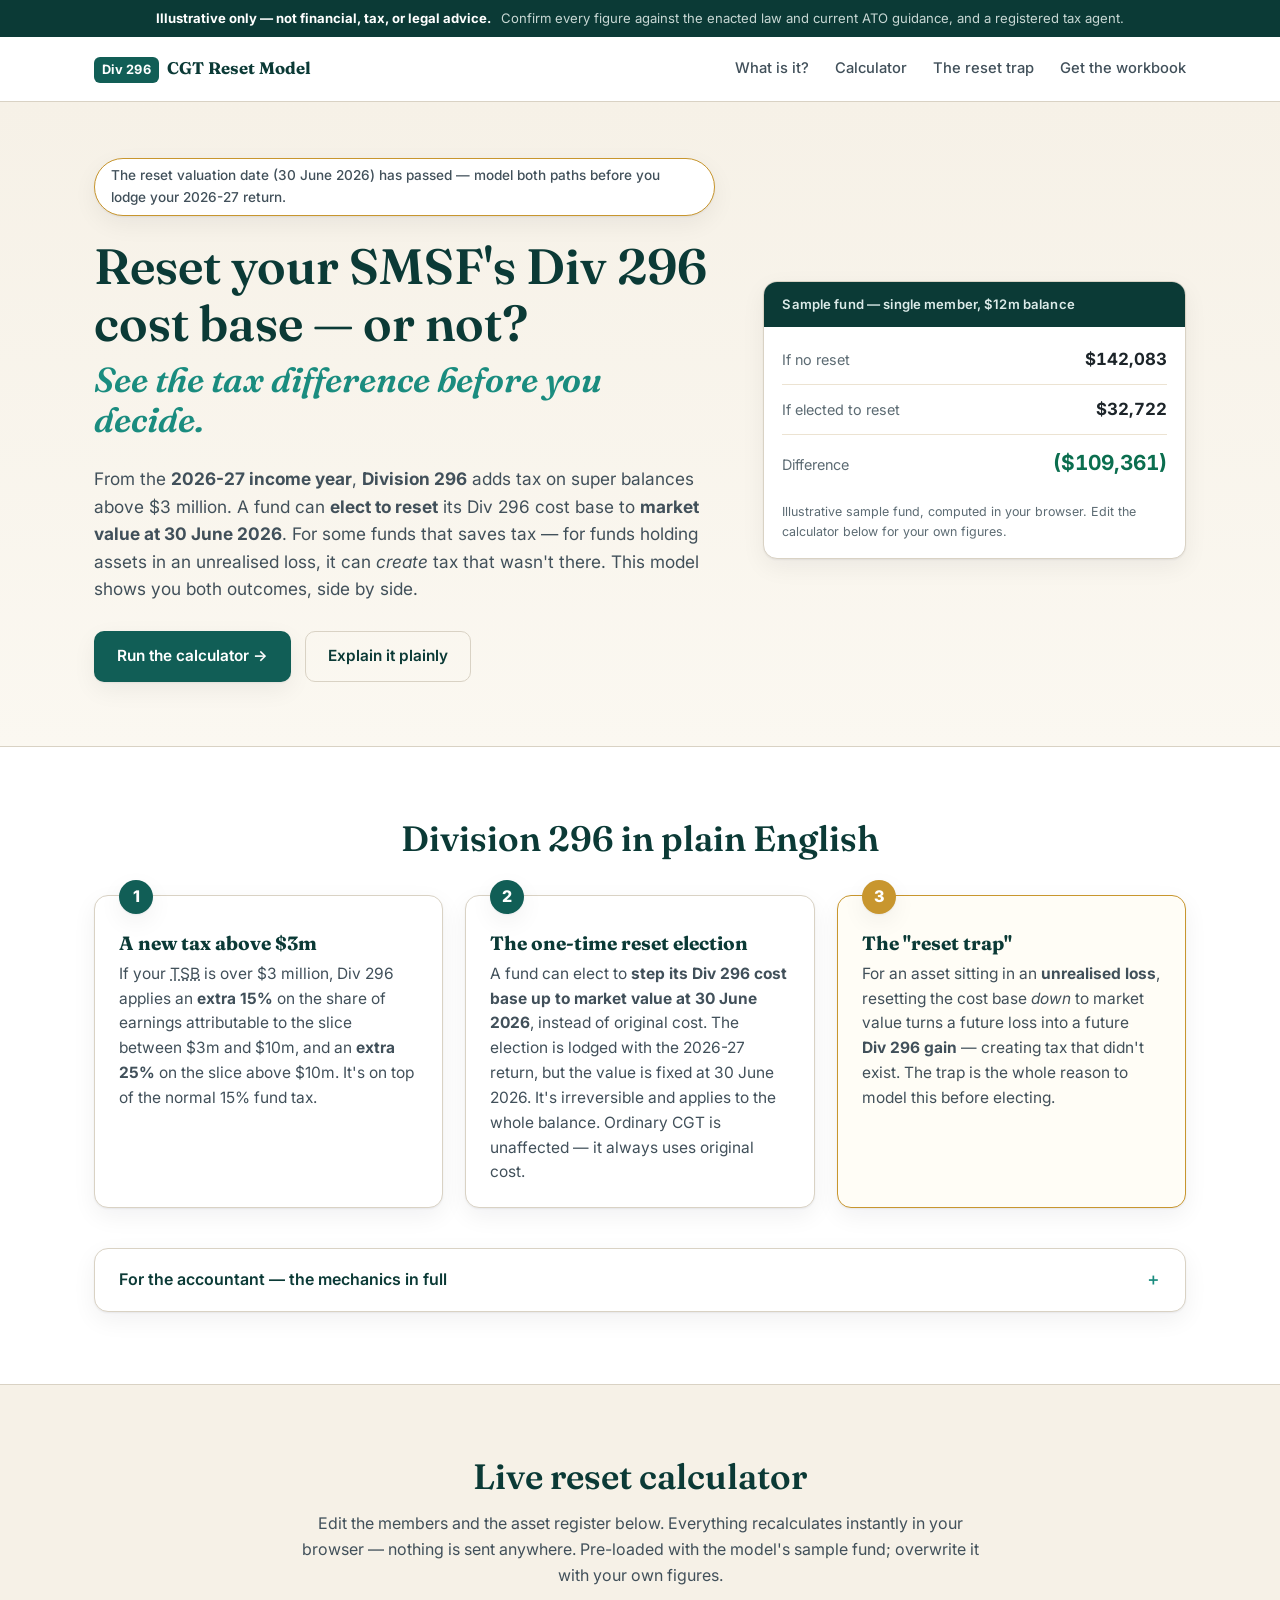
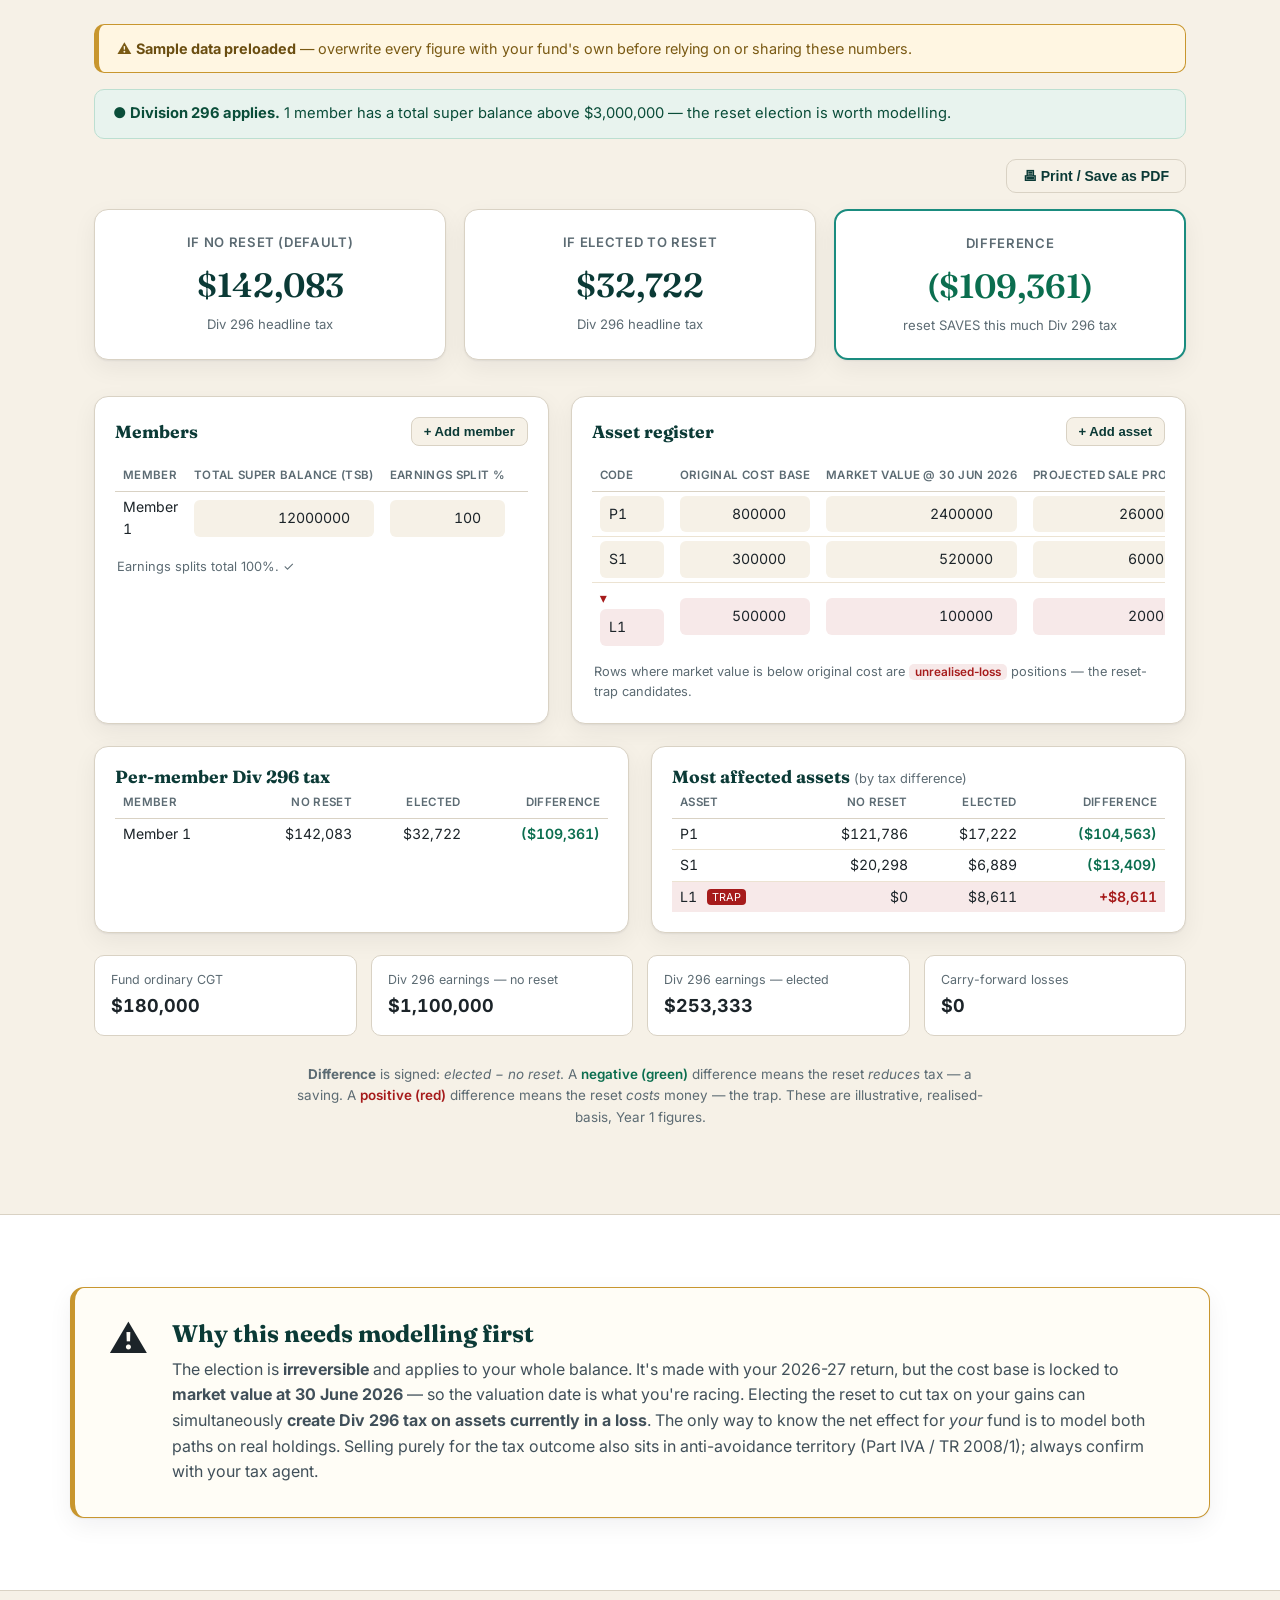
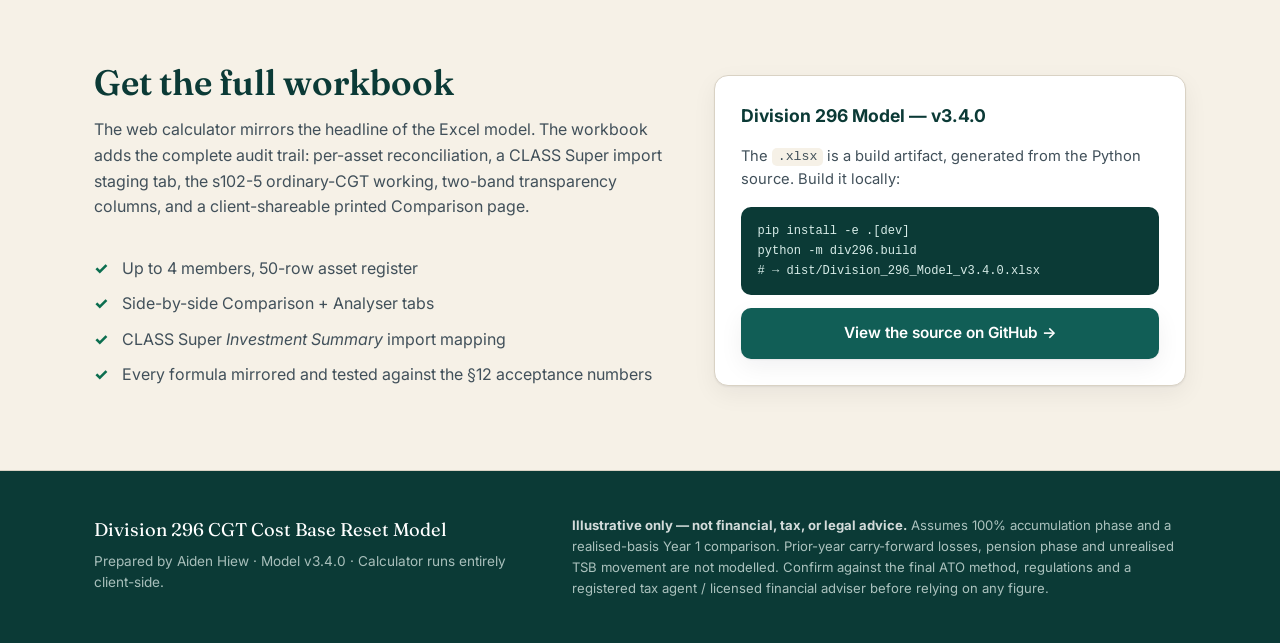
==== commit fe2f94fa: "web: fix mobile overflow (W1) + law/framing copy batch (W2) From Fable's deep web review (docs/fable" ====
--- a/web/standalone/div296-reset-calculator.html
+++ b/web/standalone/div296-reset-calculator.html
@@ -203,6 +203,14 @@
   min-width: 34px;
   text-align: center;
 }
+/* Past the valuation date the day-counter is dead; hide it and let the chip
+   read as an actionable framing pill. (Fable FINDINGS_WEB W2.) */
+.countdown--past {
+  padding-left: 16px;
+}
+.countdown--past .countdown-num {
+  display: none;
+}
 .hero-copy h1 {
   font-size: clamp(2rem, 4.4vw, 3.1rem);
   font-weight: 600;
@@ -555,6 +563,14 @@
     grid-template-columns: 1fr;
   }
 }
+/* Grid items default to min-width:auto (their content's min-content width), so
+   a wide table forces the panel — and the whole page — to overflow sideways on
+   narrow screens. min-width:0 lets the panel shrink so the inner .table-scroll
+   engages as designed. (Fable review FINDINGS_WEB W1: 442px mobile overflow.) */
+.calc-grid > .panel,
+.breakdown-grid > .panel {
+  min-width: 0;
+}
 .panel {
   background: var(--white);
   border: 1px solid var(--line);
@@ -960,7 +976,7 @@
     <!-- Persistent not-advice banner — mirrors the workbook's ILLUSTRATIVE header -->
     <div class="disclaimer-bar" role="note">
       <strong>Illustrative only — not financial, tax, or legal advice.</strong>
-      <span>Confirm every figure against the final ATO method and a registered tax agent.</span>
+      <span>Confirm every figure against the enacted law and current ATO guidance, and a registered tax agent.</span>
     </div>
 
     <header class="site-header">
@@ -992,8 +1008,9 @@
               <em>See the tax difference before you decide.</em>
             </h1>
             <p class="lede">
-              From 1 July 2025, <strong>Division 296</strong> adds tax on super balances above
-              $3&nbsp;million. A fund can <strong>elect to reset</strong> its Div&nbsp;296 cost base
+              From the <strong>2026-27 income year</strong>, <strong>Division 296</strong> adds tax
+              on super balances above $3&nbsp;million. A fund can <strong>elect to reset</strong> its
+              Div&nbsp;296 cost base
               to <strong>market value at 30 June 2026</strong>. For some funds that saves tax — for
               funds holding assets in an unrealised loss, it can <em>create</em> tax that wasn't
               there. This model shows you both outcomes, side by side.
@@ -1006,10 +1023,11 @@
           <aside class="hero-card" aria-label="Sample result">
             <div class="hero-card-head">Sample fund — single member, $12m balance</div>
             <div class="hero-card-rows" id="hero-sample">
-              <!-- filled by app.js from the §12 sample register -->
+              <!-- frozen to the §12 sample fund by app.js (stays truthful after edits) -->
             </div>
             <p class="hero-card-foot">
-              Live numbers from the calculator below, computed in your browser.
+              Illustrative sample fund, computed in your browser. Edit the calculator below for your
+              own figures.
             </p>
           </aside>
         </div>
@@ -1677,9 +1695,13 @@
   const days = Math.max(0, Math.ceil(ms / 86_400_000));
   const node = el("countdown-days");
   if (ms <= 0) {
-    node.textContent = "0";
+    // Valuation date is past: drop the dead day-counter and reframe the chip
+    // around the live, actionable deadline — the election is made with the
+    // 2026-27 return. (Fable FINDINGS_WEB W2.)
+    el("countdown").classList.add("countdown--past");
+    node.textContent = "";
     el("countdown").querySelector(".countdown-label").textContent =
-      "30 June 2026 (the reset valuation date) has passed";
+      "The reset valuation date (30 June 2026) has passed — model both paths before you lodge your 2026-27 return.";
   } else {
     node.textContent = days;
   }
@@ -1839,19 +1861,6 @@
       ? "reset COSTS this much extra"
       : "no difference";
 
-  // hero sample card (always shows the live numbers from current state)
-  const hero = el("hero-sample");
-  hero.innerHTML = `
-    <div class="hero-row"><span class="k">If no reset</span><span class="v">${fmtMoney(
-      cmp.noReset.headline
-    )}</span></div>
-    <div class="hero-row"><span class="k">If elected to reset</span><span class="v">${fmtMoney(
-      cmp.elected.headline
-    )}</span></div>
-    <div class="hero-row headline"><span class="k">Difference</span><span class="v ${valSignClass(
-      cmp.headlineDifference
-    )}">${fmtSigned(cmp.headlineDifference)}</span></div>`;
-
   // per-member breakdown
   const pmBody = el("permember-body");
   pmBody.innerHTML = "";
@@ -1900,6 +1909,23 @@
   return `<div class="fund-fig"><div class="k">${k}</div><div class="v">${v}</div></div>`;
 }
 
+// Hero teaser: frozen to the genuine §12 sample fund (single $12m member) and
+// rendered once at load, so the "Sample fund" label stays truthful even after
+// the user edits the live calculator below. (Fable FINDINGS_WEB W2 / §2.3.)
+function renderHeroSample() {
+  const cmp = computeComparison(SAMPLE_REGISTER, SAMPLE_MEMBERS, ASSUMPTIONS);
+  el("hero-sample").innerHTML = `
+    <div class="hero-row"><span class="k">If no reset</span><span class="v">${fmtMoney(
+      cmp.noReset.headline
+    )}</span></div>
+    <div class="hero-row"><span class="k">If elected to reset</span><span class="v">${fmtMoney(
+      cmp.elected.headline
+    )}</span></div>
+    <div class="hero-row headline"><span class="k">Difference</span><span class="v ${valSignClass(
+      cmp.headlineDifference
+    )}">${fmtSigned(cmp.headlineDifference)}</span></div>`;
+}
+
 // ── #2 sample-data badge ──
 function renderSampleBadge() {
   const present =
@@ -1916,13 +1942,13 @@
   if (above === 0) {
     banner.className = "applies-banner is-clear";
     banner.innerHTML = `✓ <strong>Division 296 doesn't apply to this fund.</strong> No member's
-      total super balance exceeds ${t1.toLocaleString("en-AU")}, so the Div 296 figures below
+      total super balance exceeds $${t1.toLocaleString("en-AU")}, so the Div 296 figures below
       are $0 either way. The reset election makes no difference here.`;
   } else {
     banner.className = "applies-banner is-applies";
     banner.innerHTML = `● <strong>Division 296 applies.</strong> ${above} member${
       above > 1 ? "s have" : " has"
-    } a total super balance above ${t1.toLocaleString(
+    } a total super balance above $${t1.toLocaleString(
       "en-AU"
     )} — the reset election is worth modelling.`;
   }
@@ -1959,6 +1985,7 @@
 // ── static chrome ──
 function initChrome() {
   renderCountdown();
+  renderHeroSample();
   el("download-version").textContent = `Division 296 Model — ${VERSION}`;
   el("footer-version").textContent = VERSION;
 
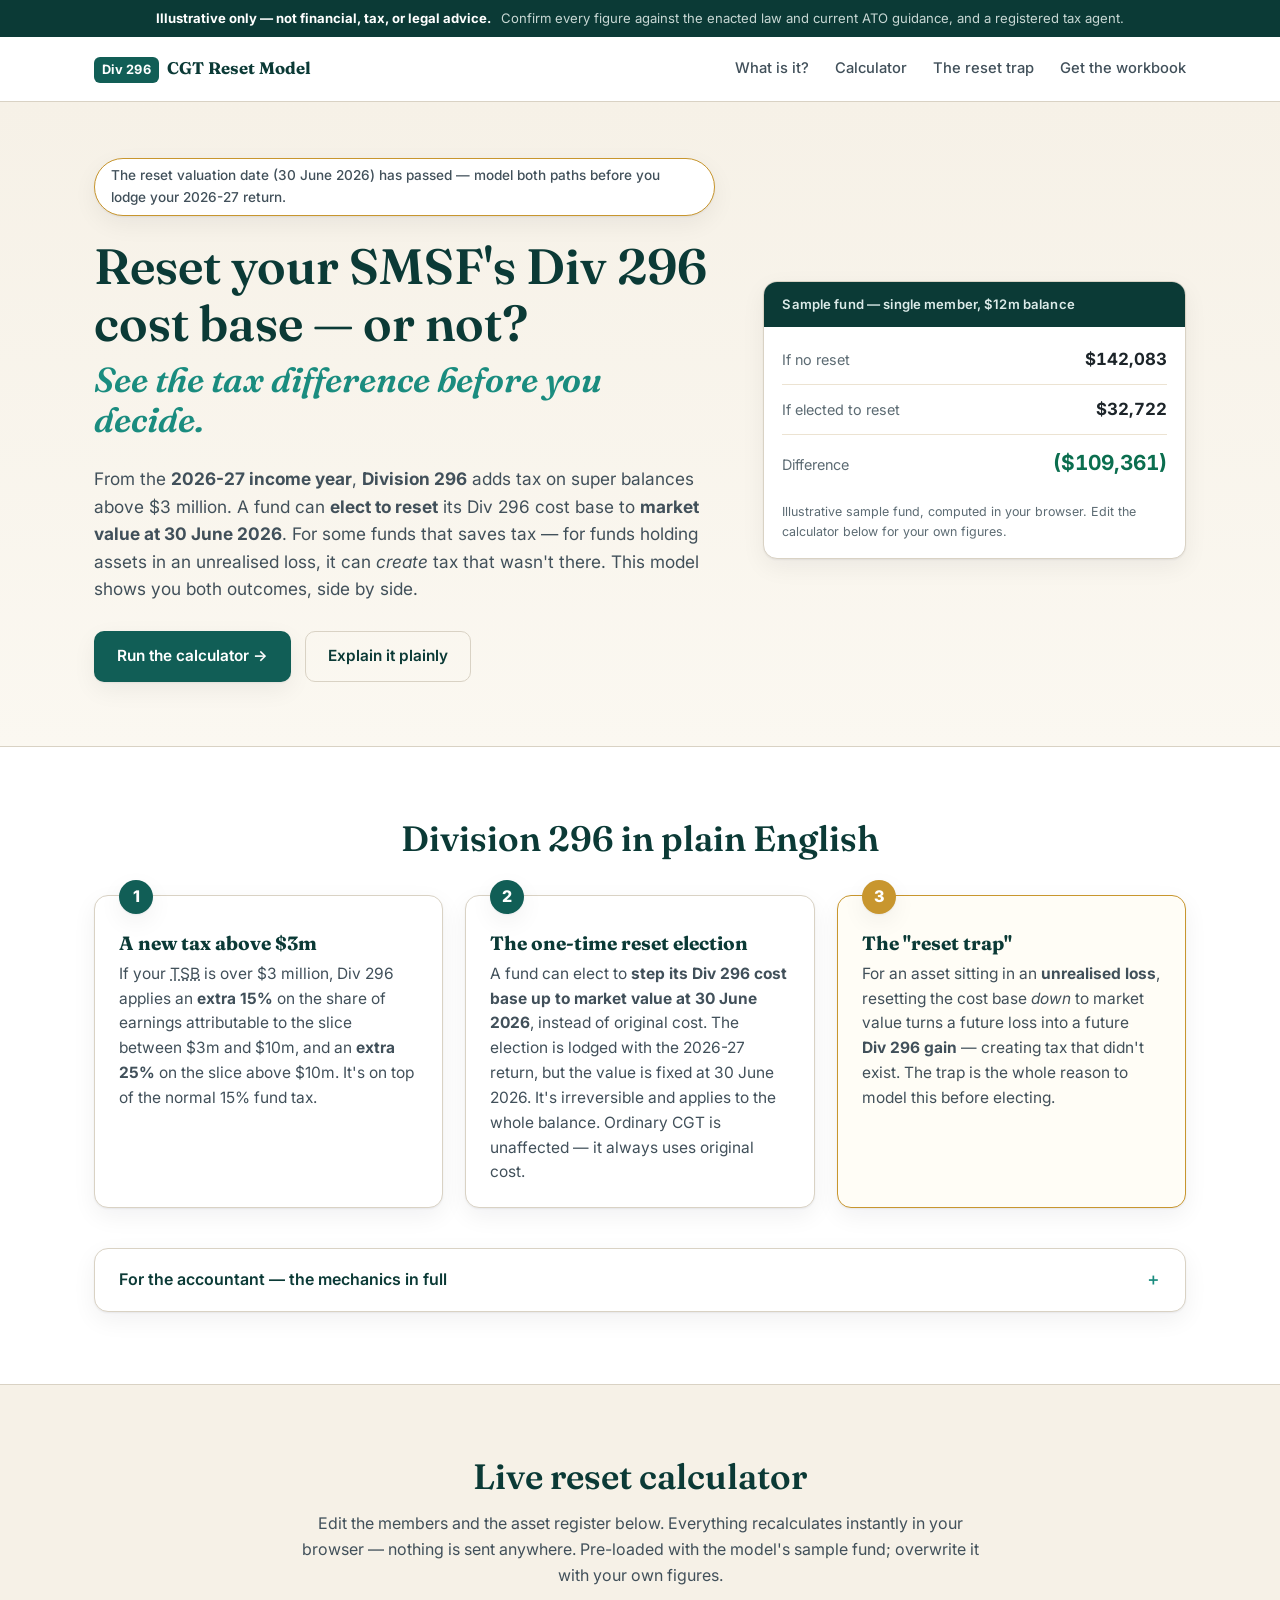
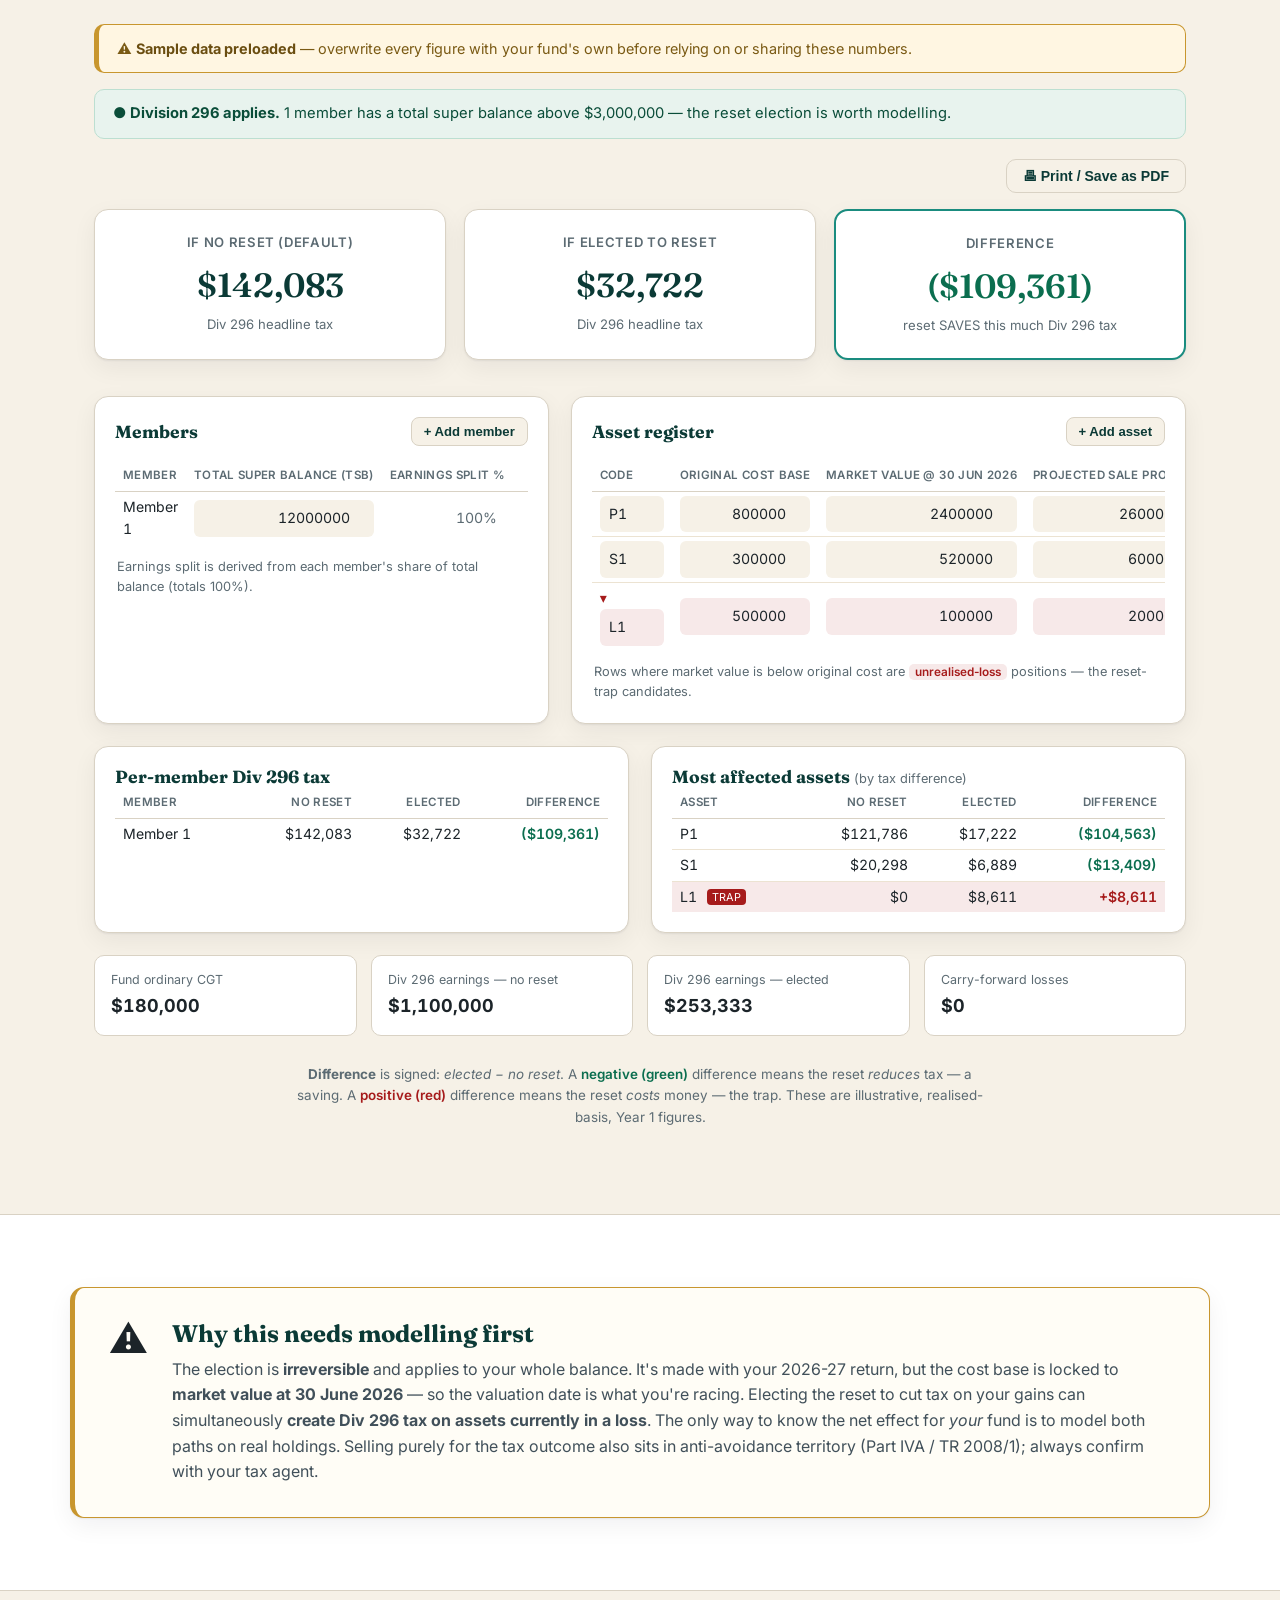
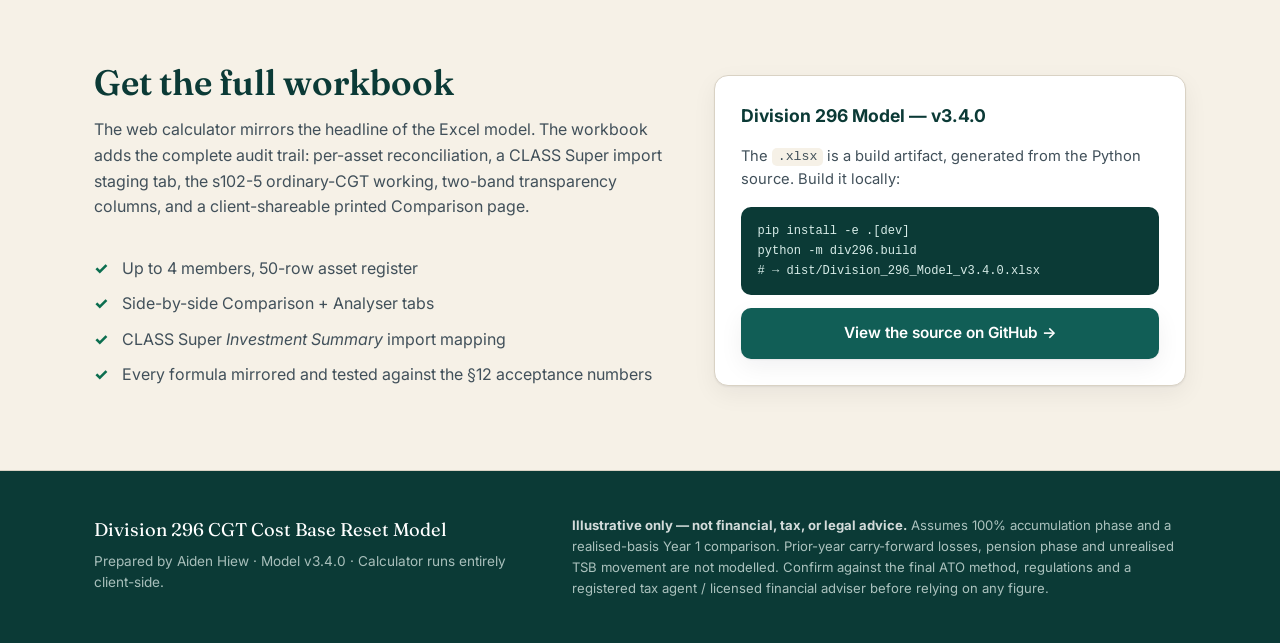
==== commit b61ec5f3: "feat(web): auto-derive earnings split from each member's TSB share The "Earnings split %" was a manu" ====
--- a/web/standalone/div296-reset-calculator.html
+++ b/web/standalone/div296-reset-calculator.html
@@ -668,6 +668,15 @@
   outline: none;
   border-color: var(--teal-500);
   background: var(--white);
+}
+/* Earnings split is derived (read-only), not entered — render it muted and
+   right-aligned so it reads as an output beside the editable balance. */
+.split-derived {
+  display: block;
+  text-align: right;
+  padding: 6px 8px;
+  color: var(--muted);
+  font-variant-numeric: tabular-nums;
 }
 .data-table tr.loss-row input {
   background: var(--red-bg);
@@ -1716,7 +1725,11 @@
   if (attrs) inp.setAttribute(...attrs.split("="));
   inp.addEventListener("input", (e) => {
     onInput(parseFloat(e.target.value) || 0);
-    render();
+    // Value edits refresh only the derived outputs — NOT the input tables.
+    // A full render() rebuilds members-body/assets-body via innerHTML, which
+    // destroys the very <input> being typed in and drops focus/caret after a
+    // single keystroke. (Fable FINDINGS_WEB W3 render-loop / focus-loss.)
+    renderOutputs();
   });
   return inp;
 }
@@ -1759,14 +1772,15 @@
     const tr = document.createElement("tr");
     tr.appendChild(cell(`Member ${i + 1}`));
     tr.appendChild(cell(numInput(m.tsb, (v) => (m.tsb = v))));
-    tr.appendChild(
-      cell(
-        numInput(
-          +(m.split_pct * 100).toFixed(4),
-          (v) => (m.split_pct = v / 100)
-        )
-      )
-    );
+    // Earnings split is derived from each member's share of total balance
+    // (matches the Excel workbook — CONTEXT.md "auto-derived from TSB split").
+    // Read-only span with a stable id so a TSB edit can refresh it live via
+    // updateDerivedSplits() WITHOUT rebuilding the input row (keeps focus).
+    const splitSpan = document.createElement("span");
+    splitSpan.className = "split-derived";
+    splitSpan.id = `split-pct-${i}`;
+    splitSpan.textContent = fmtPct(m.split_pct);
+    tr.appendChild(cell(splitSpan));
     tr.appendChild(
       cell(
         state.members.length > 1
@@ -1776,17 +1790,38 @@
     );
     body.appendChild(tr);
   });
-
-  // split sanity hint
-  const sum = state.members.reduce((s, m) => s + m.split_pct, 0);
+}
+
+// Derive each member's earnings split from their share of total TSB, matching
+// the workbook (CONTEXT.md). Mutates state.members[*].split_pct — the single
+// source the engine reads. If total TSB is 0, every share is 0.
+function syncSplits() {
+  const total = state.members.reduce((s, m) => s + (m.tsb || 0), 0);
+  state.members.forEach((m) => {
+    m.split_pct = total > 0 ? (m.tsb || 0) / total : 0;
+  });
+}
+
+// Refresh the read-only split-% displays from the (already synced) shares,
+// WITHOUT rebuilding the input rows — so editing one member's balance updates
+// every member's split live while the caret stays put. (Complements W3.)
+function updateDerivedSplits() {
+  state.members.forEach((m, i) => {
+    const span = el(`split-pct-${i}`);
+    if (span) span.textContent = fmtPct(m.split_pct);
+  });
+}
+
+// Static note: the split is derived, not entered, so it always totals 100%.
+function renderSplitHint() {
   const hint = el("split-hint");
-  if (Math.abs(sum - 1) > 0.005) {
-    hint.innerHTML = `⚠ Earnings splits sum to <strong>${fmtPct(
-      sum
-    )}</strong> — they normally total 100%.`;
-    hint.style.color = "var(--red)";
+  const total = state.members.reduce((s, m) => s + (m.tsb || 0), 0);
+  if (total > 0) {
+    hint.textContent =
+      "Earnings split is derived from each member's share of total balance (totals 100%).";
+    hint.style.color = "var(--muted)";
   } else {
-    hint.textContent = "Earnings splits total 100%. ✓";
+    hint.textContent = "Enter member balances to derive the earnings split.";
     hint.style.color = "var(--muted)";
   }
 }
@@ -1973,13 +2008,26 @@
 }
 
 // ─────────────────────────── orchestration ───────────────────────────
-function render() {
-  renderMembers();
-  renderAssets();
+// Derived displays only — safe to call on every keystroke because it never
+// rebuilds the members-body / assets-body input tables, so the focused <input>
+// survives. (Fable FINDINGS_WEB W3.)
+function renderOutputs() {
+  syncSplits(); // derive splits from TSB before the engine reads them
   renderResults();
+  updateDerivedSplits(); // refresh the read-only split-% spans in place
+  renderSplitHint();
   renderSampleBadge();
   renderAppliesBanner();
   renderPrintHeader();
+}
+
+// Full render — rebuilds the input tables too. Call only on structural changes
+// (add/remove member or asset), never on a value edit.
+function render() {
+  syncSplits(); // so the split-% spans render with correct values on first paint
+  renderMembers();
+  renderAssets();
+  renderOutputs();
 }
 
 // ── static chrome ──
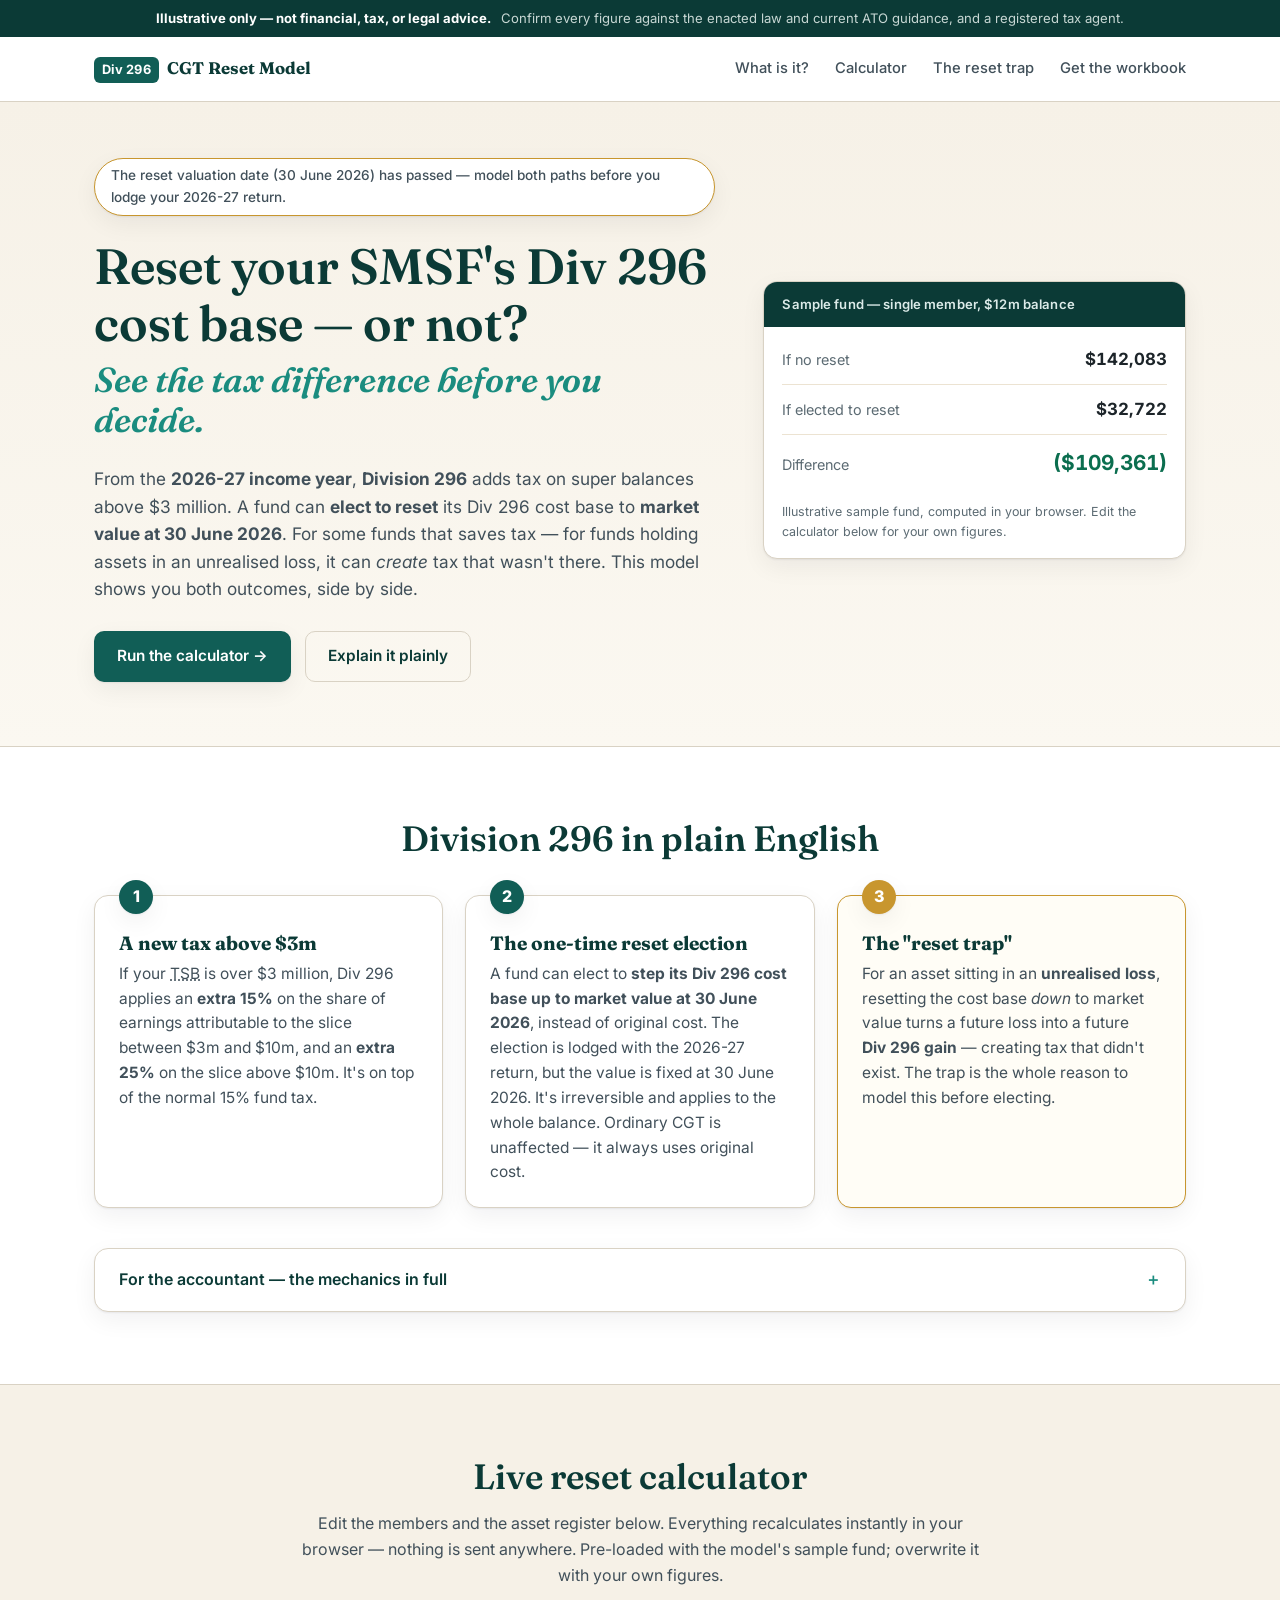
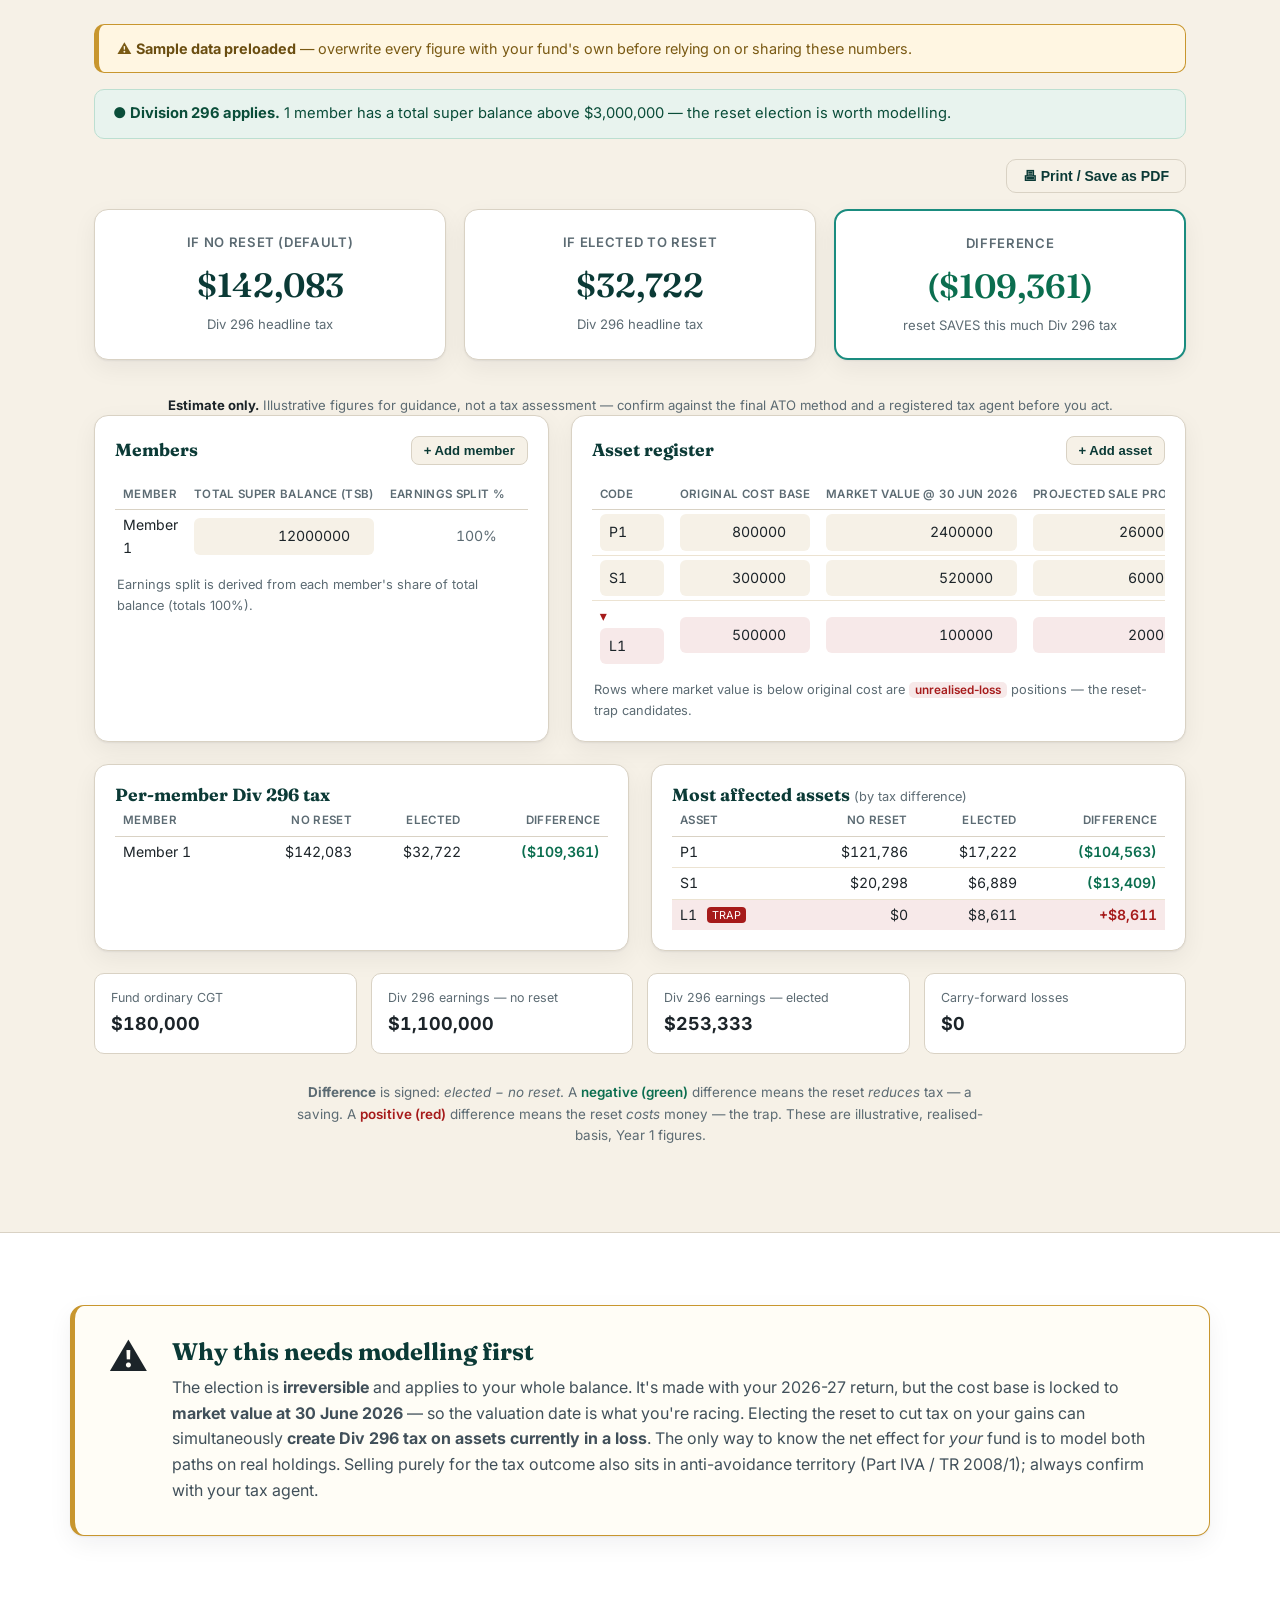
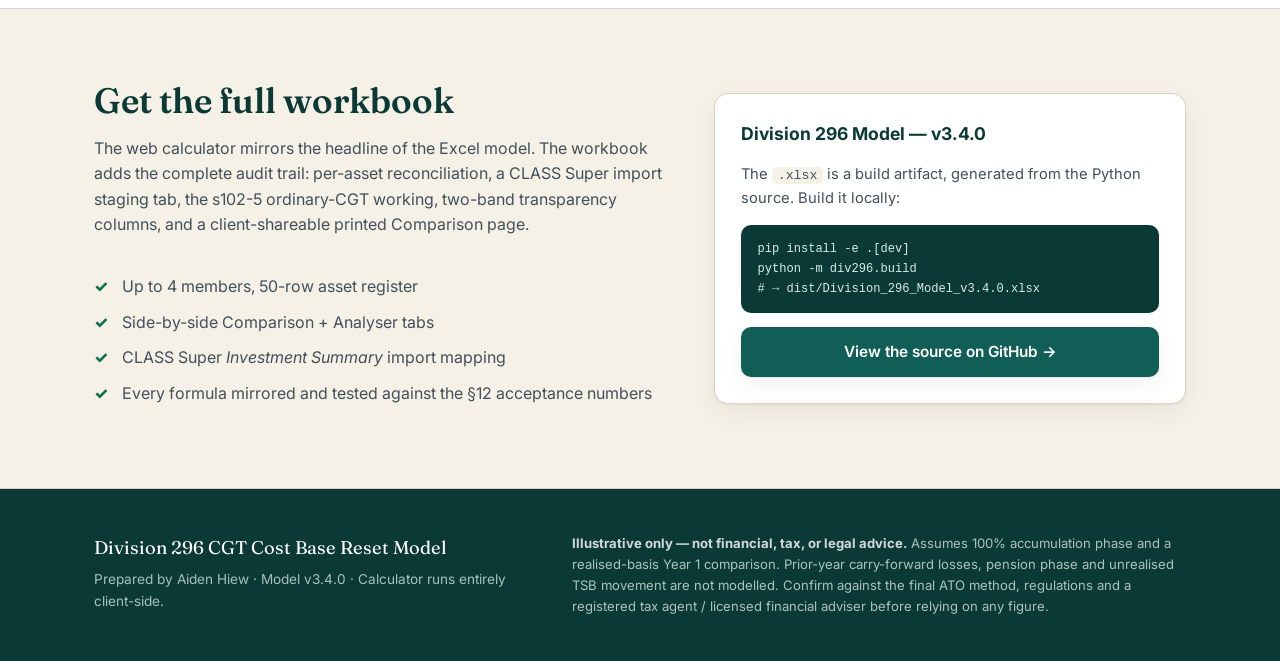
==== commit cf43fd97: "docs(web): add "Estimate only" caption under the headline result figures The result cards (If no res" ====
--- a/web/standalone/div296-reset-calculator.html
+++ b/web/standalone/div296-reset-calculator.html
@@ -545,6 +545,17 @@
 }
 .result-value.pos {
   color: var(--red);
+}
+/* Estimate-only caption directly under the headline figures. */
+.result-disclaimer {
+  margin: 12px 0 0;
+  font-size: 0.82rem;
+  line-height: 1.4;
+  color: var(--muted);
+  text-align: center;
+}
+.result-disclaimer strong {
+  color: var(--ink);
 }
 
 .calc-grid,
@@ -1164,6 +1175,12 @@
             </div>
           </div>
 
+          <p class="result-disclaimer" role="note">
+            <strong>Estimate only.</strong> Illustrative figures for guidance, not a tax
+            assessment — confirm against the final ATO method and a registered tax agent
+            before you act.
+          </p>
+
           <div class="calc-grid">
             <!-- Members -->
             <div class="panel">
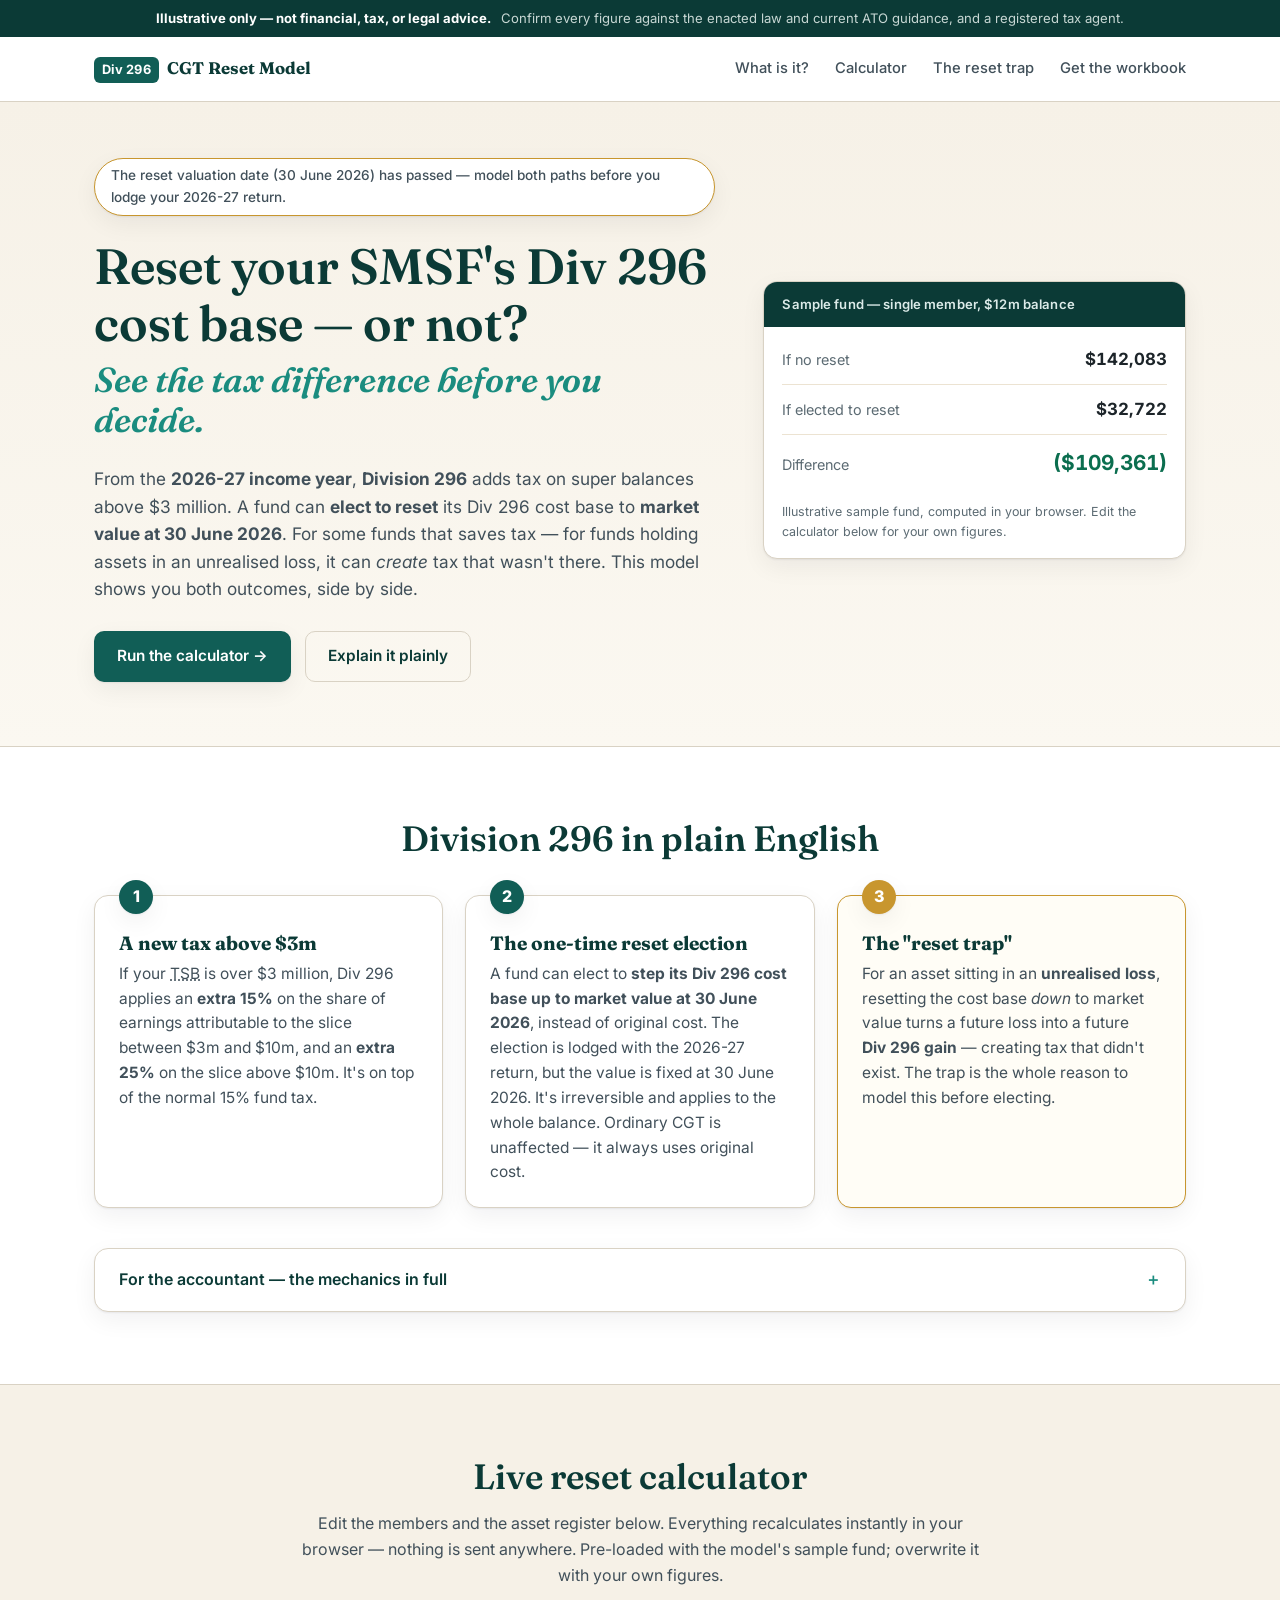
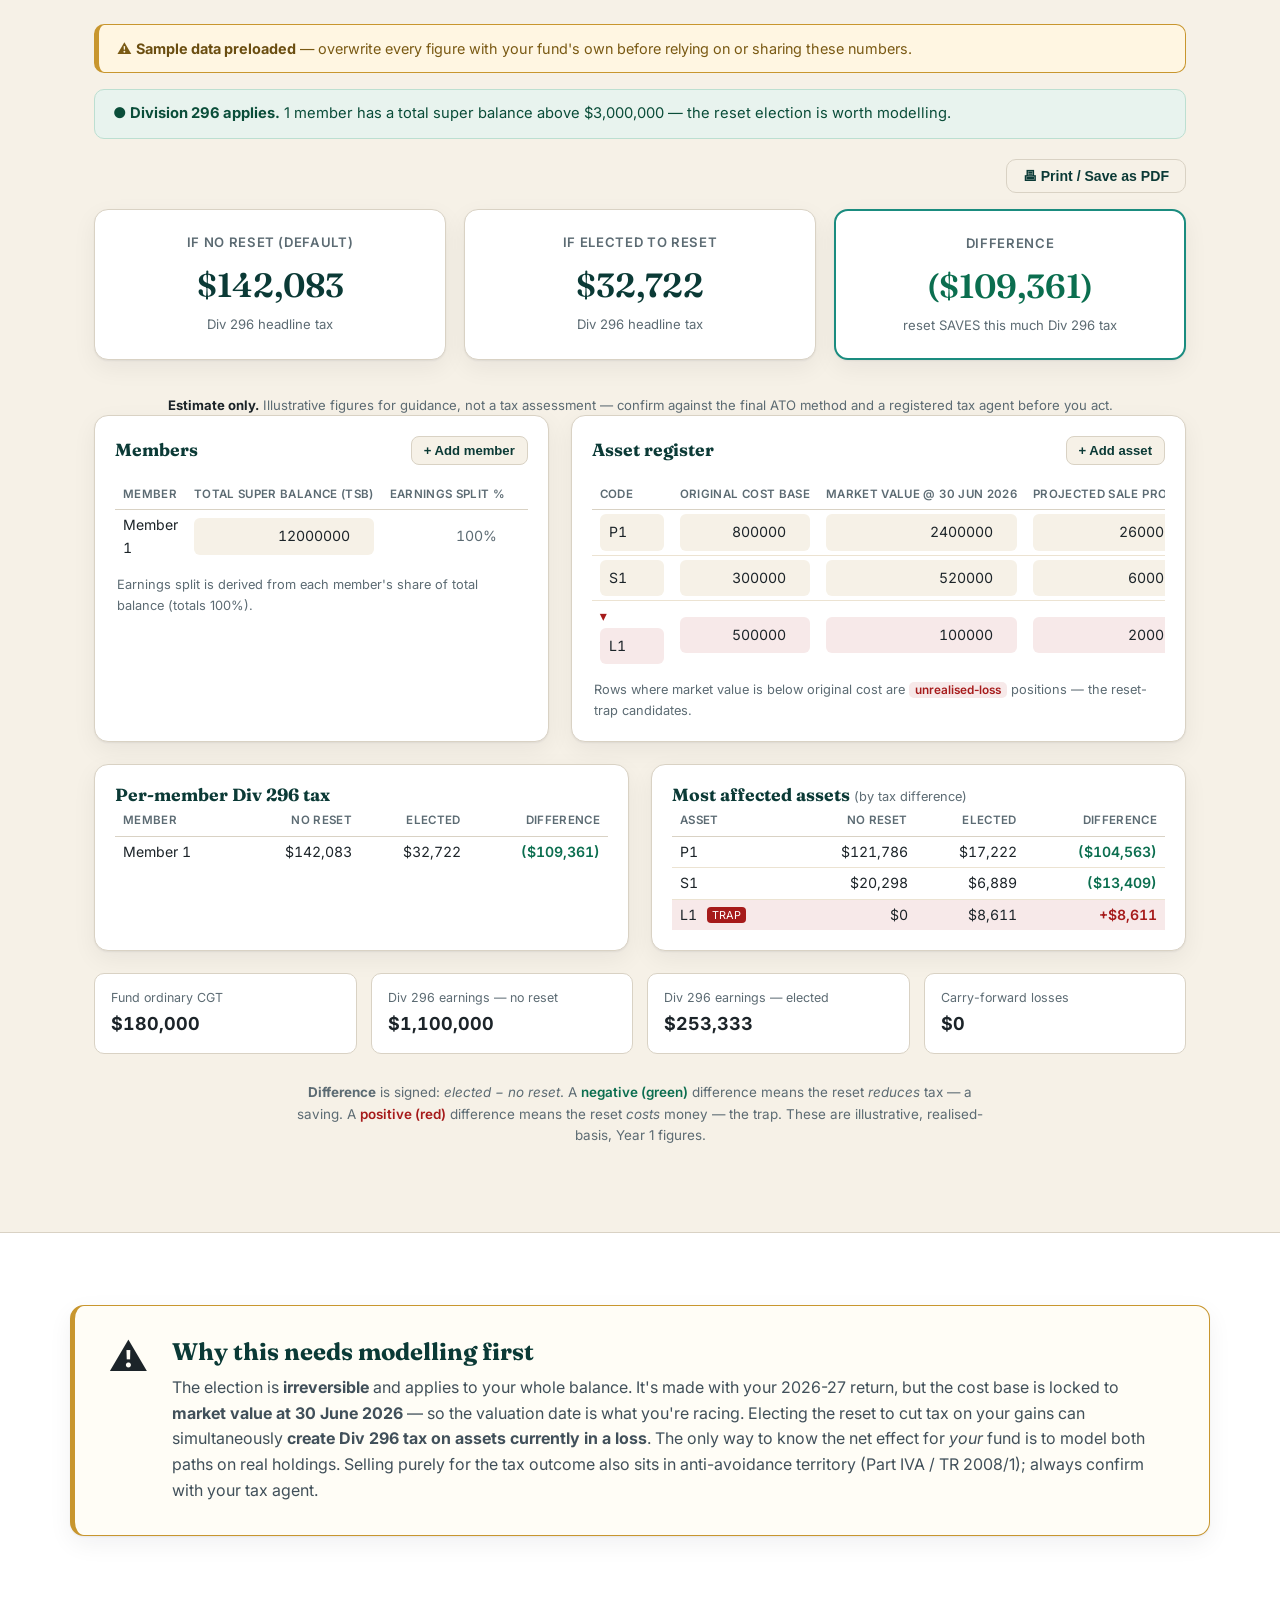
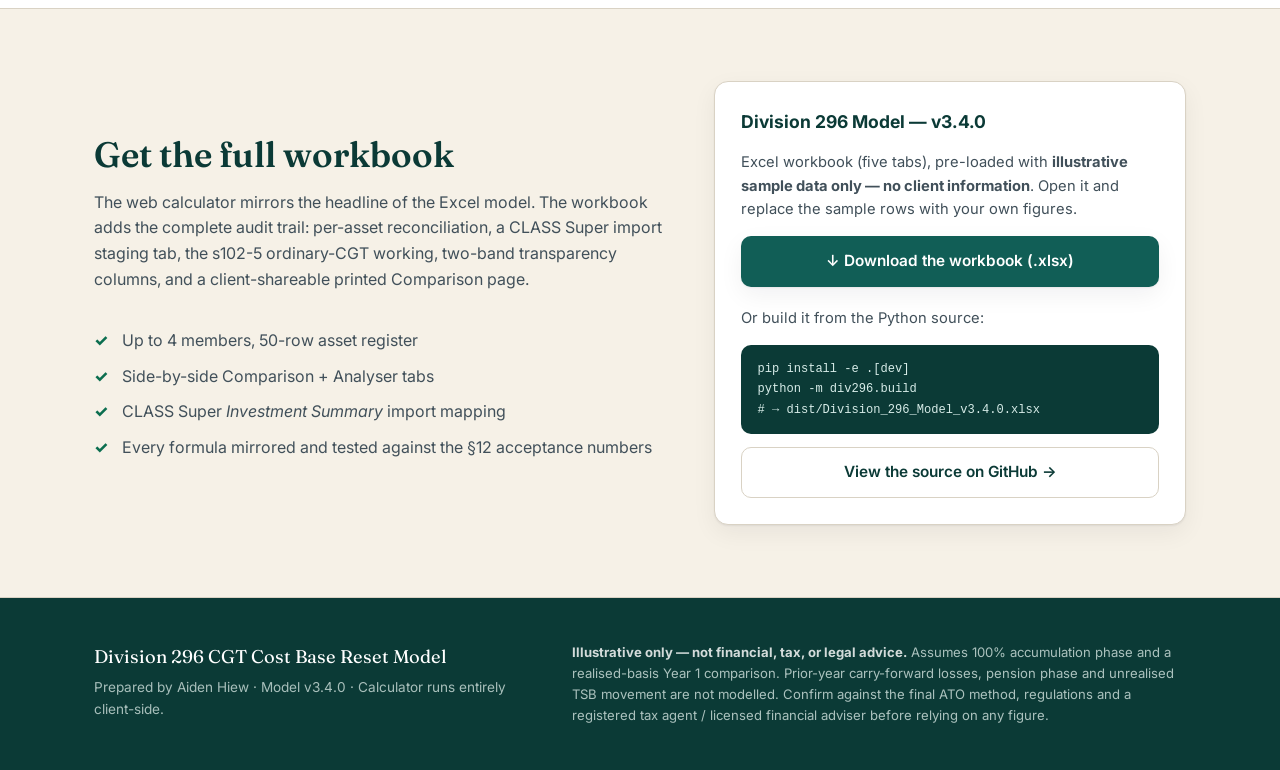
==== commit 4104973a: "web: real workbook download button → v3.4.0 Release asset The "Get the full workbook" card previousl" ====
--- a/web/standalone/div296-reset-calculator.html
+++ b/web/standalone/div296-reset-calculator.html
@@ -879,6 +879,11 @@
   background: none;
   padding: 0;
   color: inherit;
+}
+.download-alt {
+  margin-top: 20px;
+  font-size: 0.86rem;
+  color: var(--slate);
 }
 
 /* ── Footer ── */
@@ -1324,15 +1329,23 @@
           <aside class="download-card">
             <div class="download-version" id="download-version">Division 296 Model — v3.4.0</div>
             <p>
-              The <code>.xlsx</code> is a build artifact, generated from the Python source. Build it
-              locally:
+              Excel workbook (five tabs), pre-loaded with
+              <strong>illustrative sample data only — no client information</strong>. Open it and
+              replace the sample rows with your own figures.
             </p>
+            <a
+              class="btn btn-primary btn-block"
+              href="https://github.com/AidenHiew/div296_cgt_reset/releases/download/v3.4.0/Division_296_Model_v3.4.0.xlsx"
+              download
+              >↓ Download the workbook (.xlsx)</a
+            >
+            <p class="download-alt">Or build it from the Python source:</p>
             <pre><code>pip install -e .[dev]
 python -m div296.build
 # → dist/Division_296_Model_v3.4.0.xlsx</code></pre>
             <a
-              class="btn btn-primary btn-block"
-              href="https://github.com/aidenhiew/div296_cgt_reset"
+              class="btn btn-ghost btn-block"
+              href="https://github.com/AidenHiew/div296_cgt_reset"
               >View the source on GitHub →</a
             >
           </aside>
